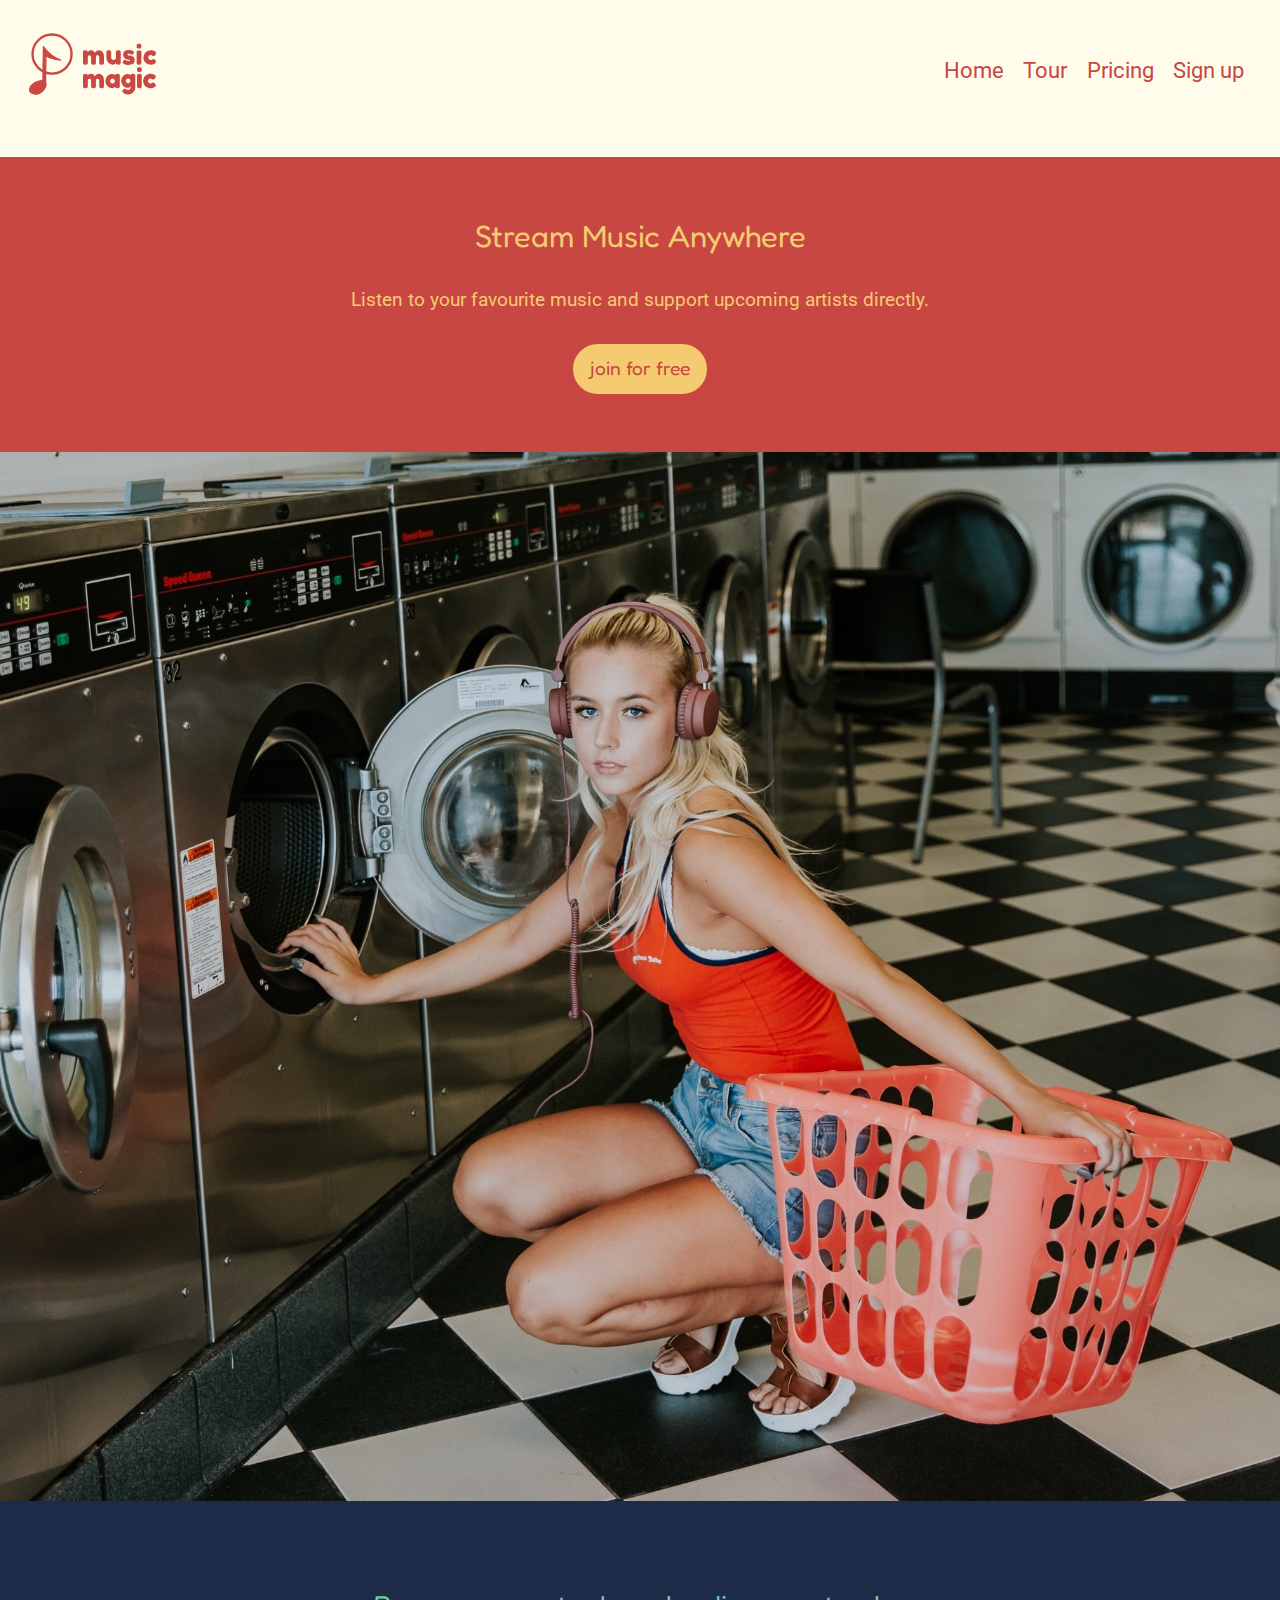
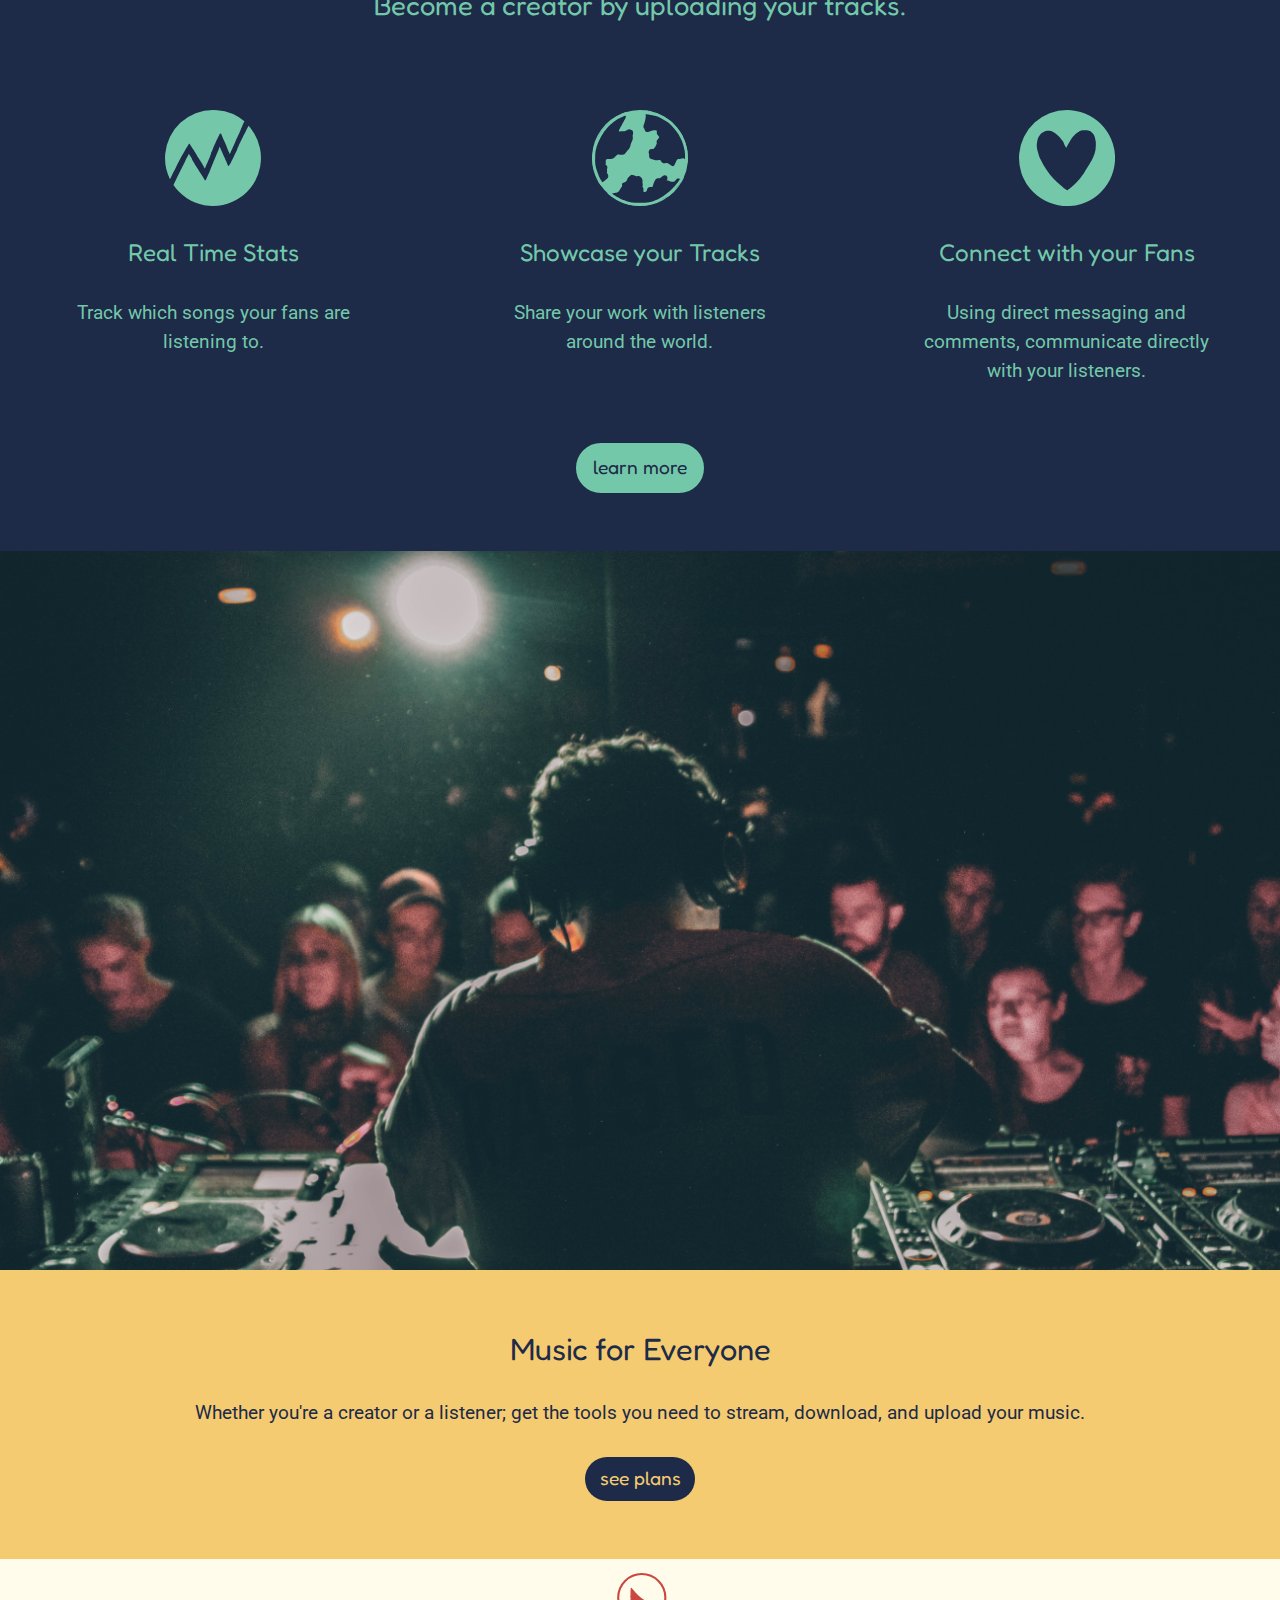
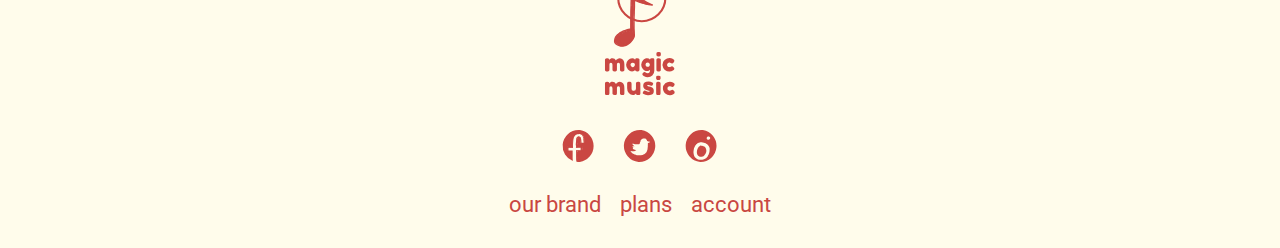
==== index.html @ bf733274 "Update the html" ====
<!DOCTYPE html>
<html lang="en-ca">
<head>
  <meta charset="utf-8">
  <title>Music Magic</title>
  <meta name="viewport" content="width=device-width,initial-scale=1">
  <link href="css/modules.css" rel="stylesheet">
  <link href="css/grid.css" rel="stylesheet">
  <link href="css/type.css" rel="stylesheet">
  <link href="css/main.css" rel="stylesheet">
  <link href="https://fonts.googleapis.com/css?family=Fredoka+One|Roboto:400,400i" rel="stylesheet">
</head>
<body>

  <ul class="skip-links">
    <li><a href="#main">Jump to main content</a></li>
    <li><a href="#nav">Jump to navigation</a></li>
  </ul>

  <header class="masthead grid grid-middle gutter pad-b-1-2" role="banner">
    <h1 class="logo push-0 unit [ xs-1 s-1 m-1-2 l-1-2 ] pad-b-1-2">
      <i class="icon i-128 push-r-1-4">
        <img src="images/nav-logo-2.svg" role="presentation" alt="">
      </i>
    </h1>
    <nav class="nav unit [ xs-1 s-1 m-1-2 l-1-2 ] pad-t-1-2 pad-b-1-2" id="nav" role="navigation" tabindex="0">
      <ul class="list-group-inline mega push-0">
        <li><a class="home gutter-1-4" href="index.html" id="home" tabindex="0">Home</a></li>
        <li><a class="tour gutter-1-4" href="tour.html" id="tour" tabindex="0">Tour</a></li>
        <li><a class="pricing gutter-1-4" href="pricing.html" id="pricing" tabindex="0">Pricing</a></li>
        <li><a class="signup gutter-1-4" href="sign-up.html" id="signup" tabindex="0">Sign up</a></li>
      </ul>
    </nav>
  </header>

  <main class="" role="main" id="main" tabindex="0">
    <section class="grid">
      <div class="red-yellow unit [ xs-1 s-1 m-1 l-1 ] pad-t-2 pad-b-2 gutter-2">
        <h2 class="fredoka not-bold text-center">Stream Music Anywhere</h2>
        <p class="text-center">Listen to your favourite music and support upcoming artists directly.</p>
        <div class="text-center">
          <a class="btn fredoka red-yellow-btn" href="sign-up.html" id="join-for-free" tabindex="0" aria-label="Join for free">join for free</a>
        </div>
      </div>
      <div class="banner-img unit [ xs-1 s-1 m-1 l-1 ]">
        <img class="img-flex laundry" src="images/girl-with-laundry.jpg" alt="" aria-details="girl-with-laundry" role="presentation">
      </div>
    </section>

    <section class="indigo-teal">
      <div class="grid pad-t pad-b-2">
        <h3 class="unit [ xs-1 s-1 m-1 l-1 ] pad-t-2 pad-b-2 text-center fredoka not-bold gutter">Become a creator by uploading your tracks.</h3>
        <div class="stats unit [ xs-1 s-1 m-1-3 l-1-3 ] gutter-2 pad-b text-center">
          <i class="icon i-96">
            <img src="images/stats-icon.svg" alt="">
          </i>
          <h4 class="icon-label text-center pad-t fredoka not-bold">Real Time Stats</h4>
          <p class="text-center">Track which songs your fans are listening to.</p>
        </div>
        <div class="planet unit [ xs-1 s-1 m-1-3 l-1-3 ] gutter-2 pad-b text-center">
          <i class="icon i-96">
            <img src="images/planet-icon.svg" alt="">
          </i>
          <h4 class="icon-label text-center pad-t fredoka not-bold">Showcase your Tracks</h4>
          <p class="text-center">Share your work with listeners around the world.</p>
        </div>
        <div class="heart unit [ xs-1 s-1 m-1-3 l-1-3 ] gutter-2 pad-b text-center">
          <i class="icon i-96">
            <img src="images/heart-icon.svg" alt="">
          </i>
          <h4 class="icon-label text-center pad-t fredoka not-bold">Connect with your Fans</h4>
          <p class="text-center">Using direct messaging and comments, communicate directly with your listeners.</p>
        </div>
        <div class="unit [ xs-1 s-1 m-1 l-1 ] text-center">
          <a class="btn fredoka indigo-teal-btn" href="tour.html" id="learn-more" tabindex="0" aria-label="Learn more">learn more</a>
        </div>
      </div>
    </section>

    <section>
      <div>
        <img class="img-flex" src="images/dj.jpg" alt="" aria-details="dj" role="presentation">
      </div>
    </section>

    <section class="grid">
      <div class="yellow-indigo unit [ xs-1 s-1 m-1 l-1 ] pad-t-2 pad-b-2 gutter-2">
        <h2 class="fredoka not-bold text-center">Music for Everyone</h2>
        <p class="text-center">Whether you're a creator or a listener; get the tools you need to stream, download, and upload your music.</p>
        <div class="text-center">
          <a class="btn fredoka yellow-indigo-btn" href="pricing.html" id="see-plans" tabindex="0" aria-label="See plans">see plans</a>
        </div>
      </div>
    </section>

  </main>

  <footer class="footer grid micro text-center island-1-2" role="contentinfo">
    <i class="icon i-128 unit [ xs-1 s-1 m-1 l-1 ]">
      <img src="images/footer-logo-1.svg" role="presentation" alt="">
    </i>
    <div class="unit [ xs-1 s-1 m-1 l-1 ] pad-t pad-b-1-2">
      <i class="icon i-32 gutter">
        <img src="images/facebook-icon.svg" role="presentation" alt="">
      </i>
      <i class="icon i-32 gutter">
        <img src="images/twitter-icon.svg" role="presentation" alt="">
      </i>
      <i class="icon i-32 gutter">
        <img src="images/instagram-icon.svg" role="presentation" alt="">
      </i>
    </div>
    <nav class="nav unit [ xs-1 s-1 m-1 l-1 ] pad-t-1-2 pad-b-1-2" id="nav" role="navigation" tabindex="0">
      <ul class="list-group-inline mega push-0 text-center">
        <li><a class="gutter-1-4" href="tour.html" id="brand" tabindex="0">our brand</a></li>
        <li><a class="gutter-1-4" href="pricing.html" id="plans" tabindex="0">plans</a></li>
        <li><a class="gutter-1-4" href="sign-up.html" id="account" tabindex="0">account</a></li>
      </ul>
    </nav>
  </footer>

</body>
</html>
---- css/modules.css ----
/*
 * Modulifier || Code released under the UNLICENSE
 * Code under other copyrights & licenses listed below.
 * https://modulifier.web-dev.tools/#responsive;images;list-group;embed;media-object;icons;hidden;positioning;nice-lists;forms;buttons;accessibility;print
 */

@-moz-viewport { width: device-width; scale: 1; }
@-ms-viewport { width: device-width; scale: 1; }
@-o-viewport { width: device-width; scale: 1; }
@-webkit-viewport { width: device-width; scale: 1; }
@viewport { width: device-width; scale: 1; }

html {
  box-sizing: border-box;
  -moz-text-size-adjust: 100%;
  -ms-text-size-adjust: 100%;
  -webkit-text-size-adjust: 100%;
  text-size-adjust: 100%;
}

*, *::before, *::after {
  box-sizing: inherit;
}

body {
  margin: 0;
}

article,
aside,
details,
figcaption,
figure,
footer,
header,
main,
menu,
nav,
section,
summary {
  display: block;
}

audio,
canvas,
progress,
video {
  display: inline-block;
  vertical-align: baseline;
}

template {
  display: none;
}

details {
  cursor: pointer;
}

audio:not([controls]) {
  display: none;
  height: 0;
}

a,
area,
button,
input,
label,
select,
textarea,
[tabindex] {
  -ms-touch-action: manipulation;
  touch-action: manipulation;
}

img {
  border: 0;
}

.img-flex,
.img-flex img {
  display: block;
  width: 100%;
}

svg {
  fill: currentColor;
}

svg:not(:root) {
  overflow: hidden;
}

svg.img-flex {
  width: 100%;
  height: 100%;
}

.image-replacement, .ir {
  overflow: hidden;
  direction: ltr;
  text-align: left;
  text-indent: 100%;
  white-space: nowrap;
}

.list-group, .list-group-inline, .list-group--inline {
  padding-left: 0;
  list-style-type: none;
}

.list-group > dd {
  margin-left: 0;
}

.list-group-inline::before,
.list-group-inline::after,
.list-group--inline::before,
.list-group--inline::after {
  content: "";
  display: table;
}

.list-group-inline::after,
.list-group--inline::after {
  clear: both;
}

.list-group-inline > li,
.list-group--inline > li {
  display: inline-block;
}

.list-group-inline > dt,
.list-group--inline > dt {
  clear: left;
  float: left;
  width: 11em;
}

.list-group-inline > dd,
.list-group--inline > dd {
  float: left;
  min-width: 12em;
}

.embed {
  margin-left: 0;
  margin-right: 0;
  overflow: hidden;
  position: relative;
  width: 100%;
}

.embed-1by1, .embed--1by1 {
  padding-top: 100%; /* Square */
}

.embed-4by3, .embed--4by3 {
  padding-top: 75%; /* Traditional TV/computer screens */
}

.embed-iso216, .embed--iso216 {
  padding-top: 70.92%; /* A-standard paper sizes */
}

.embed-3by2, .embed--3by2 {
  padding-top: 66.6%; /* Classic 35 mm film & most digital photos, landscape */
}

.embed-2by3, .embed--2by3 {
  padding-top: 150%; /* Classic 35 mm film & most digital photos, portrait */
}

.embed-golden, .embed--golden {
  padding-top: 61.8%; /* The Golden Ratio */
}

.embed-16by9, .embed--16by9 {
  padding-top: 56.25%; /* HD TV */
}

.embed-185by100, .embed--185by100 {
  padding-top: 54.05%; /* Common widescreen cinema */
}

.embed-24by10, .embed--24by10 {
  padding-top: 41.667%; /* Widescreen cinema: 2.4:1 */
}

.embed-3by1, .embed--3by1 {
  padding-top: 33.3333%; /* Panorama photos */
}

.embed-4by1, .embed--4by1 {
  padding-top: 25%; /* Polyvision */
}

.embed-5by1, .embed--5by1 {
  padding-top: 20%; /* Really wide... */
}

.embed-item, .embed__item {
  min-height: 100%;
  left: 0;
  position: absolute;
  top: 0;
  width: 100%;
}

.media {
  overflow: hidden;
}

.media-img, .media__img {
  float: left;
}

.media-img-reversed, .media__img--reversed {
  float: right;
}

.media-img-stacked, .media__img--stacked {
  float: none;
}

.media-body, .media__body {
  overflow: hidden;
  min-width: 12em; /* Slightly less than 200px, responsiveness built in */
}

.icon {
  display: inline-block;
  position: relative;
  background: transparent none no-repeat center center;
  background-size: contain;
  vertical-align: middle;
}

.i-16, .i--16 {
  height: 16px;
  width: 16px;
}

.i-18, .i--18 {
  height: 18px;
  width: 18px;
}

.i-20, .i--20 {
  height: 20px;
  width: 20px;
}

.i-24, .i--24 {
  height: 24px;
  width: 24px;
}

.i-32, .i--32 {
  height: 32px;
  width: 32px;
}

.i-48, .i--48 {
  height: 48px;
  width: 48px;
}

.i-64, .i--64 {
  height: 64px;
  width: 64px;
}

.i-96, .i--96 {
  height: 96px;
  width: 96px;
}

.i-128, .i--128 {
  height: 128px;
  width: 128px;
}

.i-192, .i--192 {
  height: 192px;
  width: 192px;
}

.i-256, .i--256 {
  height: 256px;
  width: 256px;
}

.icon img,
.icon svg {
  left: 0;
  height: 100%;
  position: absolute;
  top: 0;
  width: 100%;
  fill: currentColor;
}

.icon-label {
  vertical-align: middle;
}

.icon-link,
.icon-link:focus,
.icon-link:hover {
  text-decoration: none;
}

[hidden], .hidden {
  /* stylelint-disable declaration-no-important */
  display: none !important;
  visibility: hidden !important;
  /* stylelint-enable */
}

.visually-hidden {
  height: 1px;
  margin: -1px;
  overflow: hidden;
  padding: 0;
  position: absolute;
  width: 1px;
  border: 0;
  clip: rect(0 0 0 0);
  clip-path: inset(50%);
}

.visually-hidden.focusable:active, .visually-hidden.focusable:focus {
  height: auto;
  margin: 0;
  overflow: visible;
  position: static;
  width: auto;
  clip: auto;
  clip-path: none;
}

.invisible {
  visibility: hidden;
}

.chop,
.crop {
  overflow: hidden;
}

.truncate {
  max-width: 100%;
  overflow: hidden;
  width: 100%;
  text-overflow: ellipsis;
  white-space: nowrap;
}

.scrollable {
  max-width: 100%;
  overflow-x: auto;
  overflow-y: hidden;
  -webkit-overflow-scrolling: touch;
}

.flex-row {
  display: -webkit-flex;
  display: -ms-flexbox;
  display: flex;
}

.flex-justify {
  -webkit-justify-content: space-between;
  -ms-flex-pack: space-between;
  justify-content: space-between;
}

.flex-align-center {
  -webkit-align-items: center;
  -ms-flex-align: center;
  align-items: center;
}

.center-text,
.center-flow {
  text-align: center;
}

.center-block {
  margin-left: auto;
  margin-right: auto;
}

.no-auto-margins,
.not-centered {
  /* stylelint-disable declaration-no-important */
  margin-left: 0 !important;
  margin-right: 0 !important;
  /* stylelint-enable */
}

.center-content,
.center-content-vertical,
.center-contents,
.center-contents-vertical {
  display: -webkit-flex;
  display: -ms-flexbox;
  display: flex;
  -webkit-justify-content: center;
  -ms-flex-pack: center;
  justify-content: center;
  -webkit-align-items: center;
  -ms-flex-align: center;
  align-items: center;
  -webkit-align-content: center;
  -ms-flex-line-pack: center;
  align-content: center;
  -webkit-flex-direction: column wrap;
  -ms-flex-direction: column wrap;
  flex-flow: column wrap;
}

.center-content-start,
.center-content-vertical-start,
.center-contents-start,
.center-contents-vertical-start {
  display: -webkit-flex;
  display: -ms-flexbox;
  display: flex;
  -webkit-justify-content: center;
  -ms-flex-pack: center;
  justify-content: center;
  -webkit-flex-direction: column wrap;
  -ms-flex-direction: column wrap;
  flex-flow: column wrap;
}

.center-content-horizontal,
.center-contents-horizontal {
  display: -webkit-flex;
  display: -ms-flexbox;
  display: flex;
  -webkit-justify-content: center;
  -ms-flex-pack: center;
  justify-content: center;
  -webkit-align-items: center;
  -ms-flex-align: center;
  align-items: center;
  -webkit-align-content: center;
  -ms-flex-line-pack: center;
  align-content: center;
  -webkit-flex-direction: row wrap;
  -ms-flex-direction: row wrap;
  flex-flow: row wrap;
}

.clearfix::after {
  content: " ";
  display: block;
  clear: both;
}

.left {
  float: left;
}

.right {
  float: right;
}

.inline {
  display: inline;
}

.block {
  display: block;
}

.inline-block, .ib {
  display: inline-block;
}

.valign-top {
  vertical-align: top;
}

.valign-bottom {
  vertical-align: bottom;
}

.valign-middle {
  vertical-align: middle;
}

.fixed {
  position: fixed;
}

.relative {
  position: relative;
}

[class*="pin-"],
.absolute {
  position: absolute;
}

.static {
  position: static;
}

.zindex-1 {
  z-index: 1;
}

.zindex-2 {
  z-index: 2;
}

.zindex-3 {
  z-index: 3;
}

.zindex-1000 {
  z-index: 1000;
}

.pin-top-left,
.pin-left-top,
.pin-tl,
.pin-lt {
  top: 0;
  left: 0;
}

.pin-top-right,
.pin-right-top,
.pin-tr,
.pin-rt {
  top: 0;
  right: 0;
}

.pin-bottom-left,
.pin-left-bottom,
.pin-bl,
.pin-lb {
  bottom: 0;
  left: 0;
}

.pin-bottom-right,
.pin-right-bottom,
.pin-br,
.pin-rb {
  bottom: 0;
  right: 0;
}

.pin-top-center,
.pin-center-top,
.pin-tc,
.pin-ct {
  left: 50%;
  top: 0;
  transform: translateX(-50%);
}

.pin-bottom-center,
.pin-center-bottom,
.pin-bc,
.pin-cb {
  bottom: 0;
  left: 50%;
  transform: translateX(-50%);
}

.pin-center-left,
.pin-left-center,
.pin-cl,
.pin-lc {
  left: 0;
  top: 50%;
  transform: translateY(-50%);
}

.pin-center-right,
.pin-right-center,
.pin-cr,
.pin-rc {
  right: 0;
  top: 50%;
  transform: translateY(-50%);
}

.pin-center, .pin-c {
  left: 50%;
  top: 50%;
  transform: translate(-50%, -50%);
}

.width-quarter, .w-1-4 {
  width: 25%;
}

.width-half, .w-1-2 {
  width: 50%;
}

.width-full, .w-1 {
  width: 100%;
}

.height-quarter, .h-1-4 {
  height: 25%;
}

.height-half, .h-1-2 {
  height: 50%;
}

.height-full, .h-1 {
  height: 100%;
}

.height-win-quarter, .h-w-1-4 {
  height: 25vh;
  max-height: 46em;
}

.height-win-half, .h-w-1-2 {
  height: 50vh;
  max-height: 46em;
}

.height-win-full, .h-w-1 {
  height: 100vh;
  max-height: 46em;
}

ul {
  list-style-type: none;
}

ul > li::before {
  content: "·";
  float: left;
  margin-left: -1.6em;
  width: 1.3em;
  text-align: right;
}

ol {
  counter-reset: ol-simple-numbers;
  list-style-type: none;
}

ol > li::before {
  float: left;
  margin-left: -1.6em;
  width: 1.3em;
  counter-increment: ol-simple-numbers;
  content: counter(ol-simple-numbers);
  text-align: right;
}

.list-group > li::before,
.list-group-inline > li::before,
.list-group--inline > li::before {
  content: none;
}

/* stylelint-disable no-descending-specificity */

/*
 * (c) Nicolas Gallagher and Jonathan Neal of Normalize.css || MIT License
 *     https://necolas.github.io/normalize.css/
 */

button,
input,
optgroup,
select,
textarea {
  color: inherit;
  font: inherit;
  margin: 0;
}

button,
input {
  overflow: visible;
}

button,
select {
  text-transform: none;
}

button,
html [type="button"],
[type="reset"],
[type="submit"] {
  -webkit-appearance: button;
  cursor: pointer;
}

button[disabled],
html input[disabled] {
  cursor: default;
}

button::-moz-focus-inner,
input::-moz-focus-inner {
  border: 0;
  padding: 0;
}

[type="checkbox"],
[type="radio"] {
  opacity: 0;
  position: absolute;
  height: 1px;
  width: 1px;
}

[type="number"]::-webkit-inner-spin-button,
[type="number"]::-webkit-outer-spin-button {
  height: auto;
}

[type="search"]::-webkit-search-cancel-button,
[type="search"]::-webkit-search-decoration {
  -webkit-appearance: none;
}

fieldset {
  padding-left: 0;
  padding-right: 0;

  border: 0;
  border-top: 2px solid #666;
}

legend {
  color: inherit;
  display: table;
  max-width: 100%;
  padding: 0 .3em 0 0;
  white-space: normal;

  border: 0;

  font-weight: bold;
}

optgroup {
  font-weight: bold;
}

::-webkit-input-placeholder {
  color: inherit;
  opacity: .54;
}

::-webkit-file-upload-button {
  -webkit-appearance: button;
  font: inherit;
}

/* End Normalize.css code */

label,
.label-block {
  display: block;
  cursor: pointer;
}

[type="checkbox"] + label,
[type="radio"] + label,
.label-inline {
  display: inline-block;
}

input:not([type]),
[type="text"],
[type="number"],
[type="search"],
[type="url"],
[type="email"],
[type="password"],
[type="tel"],
[type="datetime-local"],
[type="month"],
[type="week"],
[type="date"],
[type="time"],
[type="range"],
select,
textarea {
  -moz-appearance: none;
  -webkit-appearance: none;
  appearance: none;
}

input,
textarea {
  display: block;
  width: 100%;

  background-color: #fff;
  border: 2px solid #666;
  border-radius: 0;
}

label {
  vertical-align: middle;
}

textarea {
  max-width: 100%;
  min-height: 4em;
  overflow: auto;
}

[type="color"] {
  display: inline-block;
  width: 2em;
}

select {
  display: block;
  width: 100%;

  background-image: url("data:image/svg+xml,%3Csvg xmlns='http://www.w3.org/2000/svg' width='256' height='256' viewBox='0 0 256 256'%3E%3Cpath fill='none' stroke='%23000' stroke-miterlimit='10' stroke-width='70' d='M36.3 82.1l91.9 91.8 91.5-91.8'/%3E%3C/svg%3E");
  background-repeat: no-repeat;
  background-position: calc(100% - .4em) center;
  background-size: 18px auto;
  background-color: #fff;
  border: 2px solid #666;
  border-radius: 0;
}

[type="checkbox"] + label::before {
  content: " ";
  display: inline-block;
  height: 1.8em;
  margin-right: .3em;
  position: relative;
  vertical-align: middle;
  top: -.1em;
  width: 1.8em;

  background-color: #fff;
  background-size: cover;
  border: 2px solid #666;

  line-height: inherit;
}

[type="checkbox"]:checked + label::before {
  background-image: url("data:image/svg+xml,%3Csvg xmlns='http://www.w3.org/2000/svg' width='256' height='256' viewBox='0 0 256 256'%3E%3Cpath fill='none' stroke='%23000' stroke-miterlimit='10' stroke-width='50' d='M49.9 130.1l50.8 50.7L206.1 75.2'/%3E%3C/svg%3E");
}

[type="checkbox"]:focus + label::before {
  outline: 3px solid #000;
  z-index: 1000;
}

[type="radio"] + label::before {
  content: " ";
  display: inline-block;
  height: 1.8em;
  margin-right: .3em;
  position: relative;
  vertical-align: middle;
  top: -.1em;
  width: 1.8em;

  background-color: #fff;
  background-size: cover;
  border: 2px solid #666;
  border-radius: 50%;

  line-height: inherit;
}

[type="radio"]:checked + label::before {
  background-image: url("data:image/svg+xml,%3Csvg xmlns='http://www.w3.org/2000/svg' width='256' height='256' viewBox='0 0 256 256'%3E%3Ccircle cx='128' cy='128' r='70.4'/%3E%3C/svg%3E");
}

[type="radio"]:focus + label::before,
[type="radio"] + label:focus::before {
  box-shadow: 0 0 0 3px #000;
  z-index: 1000;
}

[type="range"] {
  border: 0;
  background-color: #fff;
}

[type="range"]::-webkit-slider-runnable-track {
  height: 6px;

  -webkit-appearance: none;
  appearance: none;
  background-color: #ccc;
  border: 0;
  border-radius: 3px;
}

[type="range"]:active::-webkit-slider-runnable-track {
  background-color: #ccc;
}

[type="range"]::-moz-range-track {
  height: 6px;

  -moz-appearance: none;
  appearance: none;
  background-color: #ccc;
  border: 0;
  border-radius: 3px;
}

[type="range"]:active::-moz-range-track {
  background-color: #ccc;
}

[type="range"]::-ms-track {
  height: 6px;

  -ms-appearance: none;
  appearance: none;
  background-color: #ccc;
  border: 0;
  border-radius: 3px;
}

[type="range"]:active::-ms-track {
  background-color: #ccc;
}

[type="range"]::-webkit-slider-thumb {
  margin-top: -4px;
  height: 16px;
  width: 16px;

  -webkit-appearance: none;
  appearance: none;
  background-color: #000;
  border: none;
  border-radius: 50%;
}

[type="range"]:hover::-webkit-slider-thumb {
  background-color: #000;
}

[type="range"]:active::-webkit-slider-thumb {
  background-color: #000;
}

[type="range"]::-moz-range-thumb {
  margin-top: -4px;
  height: 16px;
  width: 16px;

  -webkit-appearance: none;
  appearance: none;
  background-color: #000;
  border: none;
  border-radius: 50%;
}

[type="range"]:hover::-moz-range-thumb {
  background-color: #000;
}

[type="range"]:active::-moz-range-thumb {
  background-color: #000;
}

[type="range"]::-ms-thumb {
  margin-top: -4px;
  height: 16px;
  width: 16px;

  -webkit-appearance: none;
  appearance: none;
  background-color: #000;
  border: none;
  border-radius: 50%;
}

[type="range"]:hover::-ms-thumb {
  background-color: #000;
}

[type="range"]:active::-ms-thumb {
  background-color: #000;
}

[type="checkbox"].hide-custom-input + label::before,
[type="checkbox"] + .hide-custom-input::before,
[type="radio"].hide-custom-input + label::before,
[type="radio"] + .hide-custom-input::before {
  content: none;
  display: none;
}

/* stylelint-enable */

.link-box {
  display: block;
  text-decoration: none;
}

/* stylelint-disable no-descending-specificity */

button,
.btn {
  cursor: pointer;
  display: inline-block;
  margin: 0;
  overflow: visible;
  padding: .375em .75em .42em;
  -webkit-appearance: none;
  -moz-appearance: none;
  appearance: none;
  background-color: #333;
  border-radius: 4px;
  border: 3px solid #333;
  color: #fff;
  font: inherit;
  text-decoration: none;
  text-transform: none;
}

button::-moz-focus-inner {
  border: 0;
  padding: 0;
}

/* stylelint-enable */

button:focus,
button:hover,
.btn:focus,
.btn:hover {
  background-color: #000;
  border-color: #000;
  color: #fff;
}

button[disabled] {
  cursor: default;
}

.btn-light, .btn--light {
  background-color: #e2e2e2;
  border-color: #e2e2e2;
  color: #000;
}

.btn-light:focus,
.btn-light:hover,
.btn--light:focus,
.btn--light:hover {
  background-color: #666;
  border-color: #666;
  color: #fff;
}

.btn-ghost,
.btn--ghost {
  background-color: transparent;
  border-color: #333;
  color: #000;
}

.btn-ghost:focus,
.btn-ghost:hover,
.btn--ghost:focus,
.btn--ghost:hover {
  background-color: #e2e2e2;
  border-color: #000;
  color: #000;
}

.btn-link {
  display: inline;
  padding: 0;
  background-color: transparent;
  border-radius: 0;
  border: 0;
  color: inherit;
}

.btn-link:focus,
.btn-link:hover {
  background-color: transparent;
  color: inherit;
}

a:hover, a:active {
  outline: none;
}

a:focus,
[tabindex="0"]:focus,
details:focus,
summary:focus,
input:focus,
textarea:focus,
button:focus,
select:focus {
  outline: 3px solid #000;
  outline-offset: 0;
}

a:focus, [tabindex="0"]:focus {
  outline-offset: 3px;
}

.skip-links {
  margin: 0;
  padding: 0;
  list-style-type: none;
}

.skip-links > li::before {
  content: none; /* Remove the bullets if nice lists is selected */
}

.skip-links a,
.skip-links button {
  padding: .5em .75em;
  position: absolute;
  top: -10em;
  z-index: 10000; /* To make sure they're always on top */
  background-color: #000;
  border: 0;
  color: #fff;
  font-size: 1.125rem;
  font-weight: bold;
  text-decoration: none;
}

.skip-links a:focus,
.skip-links button:focus {
  outline-offset: 3px;
  top: 0;
}

[aria-busy="true"] {
  cursor: progress;
}

[aria-controls] {
  cursor: pointer;
}

[aria-disabled] {
  cursor: default;
}

.print-only {
  display: none;
  visibility: hidden;
}

.page-break-before {
  page-break-before: always;
}

.page-break-after {
  page-break-after: always;
}

.no-page-break-inside {
  page-break-inside: avoid;
}

@media print {

  /* stylelint-disable declaration-no-important */

  .no-print {
    display: none !important;
    visibility: hidden !important;
  }

  .print-only,
  .force-print {
    display: block !important;
    visibility: visible !important;
  }

  /* stylelint-enable */

  .visually-hidden.force-print {
    height: auto;
    margin: 0;
    overflow: visible;
    padding: 0;
    position: static;
    width: auto;
    border: 0;
    clip: initial;
    clip-path: none;
  }

  /*
   * (c) Fabien Sa || MIT License
   *     http://bafs.github.io/Gutenberg/
   */

  table,
  blockquote,
  pre,
  code,
  figure,
  li,
  hr,
  ul,
  ol,
  a,
  tr {
    page-break-inside: avoid;
  }

  h1, h2, h3, h4, h5, h6, p, a {
    orphans: 3;
    widows: 3;
  }

  h1,
  h2,
  h3,
  h4,
  h5,
  h6 {
    page-break-after: avoid;
    page-break-inside: avoid;
  }

  h1 + p,
  h2 + p,
  h3 + p,
  h4 + p,
  h5 + p,
  h6 + p {
    page-break-before: avoid;
  }

  img {
    page-break-after: auto;
    page-break-before: auto;
    page-break-inside: avoid;
  }

  /* stylelint-disable declaration-no-important */

  pre {
    white-space: pre-wrap !important;
    word-wrap: break-word;
  }

  /* stylelint-enable */

  /* End Gutenberg code */

  /*
   * (c) HTML5 Boilerplate || MIT License
   *     https://html5boilerplate.com/
   */

  /* stylelint-disable declaration-no-important */

  *, *::before, *::after, *::first-letter, *::first-line {
    background: none transparent !important;
    color: #000 !important;
    box-shadow: none !important;
    text-shadow: none !important;
  }

  /* stylelint-enable */

  a, a:visited {
    text-decoration: underline;
  }

  a[href]::after {
    content: " (" attr(href) ")";
  }

  abbr[title]::after {
    content: " (" attr(title) ")";
  }

  a[href^="#"]::after,
  a[href^="javascript:"]::after,
  a.no-print-href::after,
  a.href-no-print::after {
    content: "";
  }

  thead {
    display: table-header-group;
  }

  /* End HTML5 Boilerplate code */

}
---- css/grid.css ----
/*
  Gridifier || Code released under the UNLICENSE
  https://gridifier.web-dev.tools/#xs,4,0,0,0;s,4,25,0,0;m,4,38,1,1;l,4,60,1,1
*/

.grid {
  margin: 0;
  padding: 0;
  letter-spacing: -.31em;
  text-rendering: optimizeSpeed;
  display: -webkit-flex;
  display: -ms-flexbox;
  display: flex;
  -webkit-flex-flow: row wrap;
  -ms-flex-flow: row wrap;
  flex-flow: row wrap;
}

.grid-bottom {
  -webkit-align-items: flex-end;
  -ms-align-items: flex-end;
  align-items: flex-end;
}

.grid-middle {
  -webkit-align-items: center;
  -ms-align-items: center;
  align-items: center;
}

.grid-stretch {
  -webkit-align-items: stretch;
  -ms-align-items: stretch;
  align-items: stretch;
}

.opera-only :-o-prefocus,
.grid {
  word-spacing: -.43em;
}

.unit {
  letter-spacing: normal;
  text-rendering: auto;
  vertical-align: top;
  word-spacing: normal;
  display: inline-block;
  visibility: visible;
}

.grid-bottom .unit {
  vertical-align: bottom;
}

.grid-middle .unit {
  vertical-align: middle;
}

[class*="unit-push-"],
[class*="unit-pull-"] {
  position: relative;
}

.unit-content-distribute {
  display: -ms-flexbox;
  display: -webkit-flex;
  display: flex;
  -ms-flex-direction: column;
  -webkit-flex-direction: column;
  flex-direction: column;
  -ms-flex-pack: justify;
  -webkit-justify-content: space-between;
  justify-content: space-between;
}

.unit-content-center,
.unit-content-center-vertical {
  display: -webkit-flex;
  display: -ms-flexbox;
  display: flex;
  -webkit-justify-content: center;
  -ms-flex-pack: center;
  justify-content: center;
  -webkit-align-items: center;
  -ms-flex-align: center;
  align-items: center;
  -webkit-align-content: center;
  -ms-flex-line-pack: center;
  align-content: center;
  -webkit-flex-direction: column wrap;
  -ms-flex-direction: column wrap;
  flex-flow: column wrap;
}

.unit-content-center-horizontal {
  display: -webkit-flex;
  display: -ms-flexbox;
  display: flex;
  -webkit-justify-content: center;
  -ms-flex-pack: center;
  justify-content: center;
  -webkit-align-items: center;
  -ms-flex-align: center;
  align-items: center;
  -webkit-align-content: center;
  -ms-flex-line-pack: center;
  align-content: center;
  -webkit-flex-direction: row wrap;
  -ms-flex-direction: row wrap;
  flex-flow: row wrap;
}

.content-fill,
.content-stretch {
  -ms-flex-grow: 2;
  -webkit-flex-grow: 2;
  flex-grow: 2;
  max-width: 100%; /* @bugfix: IE 10, 11 */
}

.content-shrink {
  -ms-align-self: center;
  -webkit-align-self: center;
  align-self: center;
}

.unit-xs-hidden,
.xs-0 {
  display: none;
  visibility: hidden;
}

.unit-xs-centered {
  margin: 0 auto;
}

.unit-xs-1,
.xs-1 {
  display: block;
  visibility: visible;
  width: 100%;
}

.unit-xs-1-2,
.xs-1-2 {
  width: 50%;
}

.unit-xs-1-3,
.xs-1-3 {
  width: 33.3333%;
}

.unit-xs-2-3,
.xs-2-3 {
  width: 66.6667%;
}

.unit-xs-1-4,
.xs-1-4 {
  width: 25%;
}

.unit-xs-3-4,
.xs-3-4 {
  width: 75%;
}

.unit-xs-1-2,
.xs-1-2,
.unit-xs-1-3,
.xs-1-3,
.unit-xs-2-3,
.xs-2-3,
.unit-xs-1-4,
.xs-1-4,
.unit-xs-3-4,
.xs-3-4 {
  display: inline-block;
  visibility: visible;
}

.unit-xs-1-2[class*="-content-"],
.xs-1-2[class*="-content-"],
.unit-xs-1-3[class*="-content-"],
.xs-1-3[class*="-content-"],
.unit-xs-2-3[class*="-content-"],
.xs-2-3[class*="-content-"],
.unit-xs-1-4[class*="-content-"],
.xs-1-4[class*="-content-"],
.unit-xs-3-4[class*="-content-"],
.xs-3-4[class*="-content-"] {
  display: -webkit-flex;
  display: -ms-flexbox;
  display: flex;
}

.unit-xs-content-distribute,
.xs-content-distribute {
  display: -ms-flexbox;
  display: -webkit-flex;
  display: flex;
  -ms-flex-direction: column;
  -webkit-flex-direction: column;
  flex-direction: column;
  -ms-flex-pack: justify;
  -webkit-justify-content: space-between;
  justify-content: space-between;
}

.unit-xs-content-center,
.unit-xs-content-center-vertical {
  display: -webkit-flex;
  display: -ms-flexbox;
  display: flex;
  -webkit-justify-content: center;
  -ms-flex-pack: center;
  justify-content: center;
  -webkit-align-items: center;
  -ms-flex-align: center;
  align-items: center;
  -webkit-align-content: center;
  -ms-flex-line-pack: center;
  align-content: center;
  -webkit-flex-direction: column wrap;
  -ms-flex-direction: column wrap;
  flex-flow: column wrap;
}

.unit-xs-content-center-horizontal {
  display: -webkit-flex;
  display: -ms-flexbox;
  display: flex;
  -webkit-justify-content: center;
  -ms-flex-pack: center;
  justify-content: center;
  -webkit-align-items: center;
  -ms-flex-align: center;
  align-items: center;
  -webkit-align-content: center;
  -ms-flex-line-pack: center;
  align-content: center;
  -webkit-flex-direction: row wrap;
  -ms-flex-direction: row wrap;
  flex-flow: row wrap;
}

.xs-content-fill,
.xs-content-stretch {
  -ms-flex-grow: 2;
  -webkit-flex-grow: 2;
  flex-grow: 2;
  max-width: 100%; /* @bugfix: IE 10, 11 */
}

.xs-content-shrink {
  -ms-align-self: center;
  -webkit-align-self: center;
  align-self: center;
}

@media only screen and (min-width: 25em) {

  .unit-s-hidden,
  .s-0 {
    display: none;
    visibility: hidden;
  }

  .unit-s-centered {
    margin: 0 auto;
  }

  .unit-s-1,
  .s-1 {
    display: block;
    visibility: visible;
    width: 100%;
  }

  .unit-s-1-2,
  .s-1-2 {
    width: 50%;
  }

  .unit-s-1-3,
  .s-1-3 {
    width: 33.3333%;
  }

  .unit-s-2-3,
  .s-2-3 {
    width: 66.6667%;
  }

  .unit-s-1-4,
  .s-1-4 {
    width: 25%;
  }

  .unit-s-3-4,
  .s-3-4 {
    width: 75%;
  }

  .unit-s-1-2,
  .s-1-2,
  .unit-s-1-3,
  .s-1-3,
  .unit-s-2-3,
  .s-2-3,
  .unit-s-1-4,
  .s-1-4,
  .unit-s-3-4,
  .s-3-4 {
    display: inline-block;
    visibility: visible;
  }

  .unit-s-1-2[class*="-content-"],
  .s-1-2[class*="-content-"],
  .unit-s-1-3[class*="-content-"],
  .s-1-3[class*="-content-"],
  .unit-s-2-3[class*="-content-"],
  .s-2-3[class*="-content-"],
  .unit-s-1-4[class*="-content-"],
  .s-1-4[class*="-content-"],
  .unit-s-3-4[class*="-content-"],
  .s-3-4[class*="-content-"] {
    display: -webkit-flex;
    display: -ms-flexbox;
    display: flex;
  }

  .unit-s-content-distribute,
  .s-content-distribute {
    display: -ms-flexbox;
    display: -webkit-flex;
    display: flex;
    -ms-flex-direction: column;
    -webkit-flex-direction: column;
    flex-direction: column;
    -ms-flex-pack: justify;
    -webkit-justify-content: space-between;
    justify-content: space-between;
  }

  .unit-s-content-center,
  .unit-s-content-center-vertical {
    display: -webkit-flex;
    display: -ms-flexbox;
    display: flex;
    -webkit-justify-content: center;
    -ms-flex-pack: center;
    justify-content: center;
    -webkit-align-items: center;
    -ms-flex-align: center;
    align-items: center;
    -webkit-align-content: center;
    -ms-flex-line-pack: center;
    align-content: center;
    -webkit-flex-direction: column wrap;
    -ms-flex-direction: column wrap;
    flex-flow: column wrap;
  }

  .unit-s-content-center-horizontal {
    display: -webkit-flex;
    display: -ms-flexbox;
    display: flex;
    -webkit-justify-content: center;
    -ms-flex-pack: center;
    justify-content: center;
    -webkit-align-items: center;
    -ms-flex-align: center;
    align-items: center;
    -webkit-align-content: center;
    -ms-flex-line-pack: center;
    align-content: center;
    -webkit-flex-direction: row wrap;
    -ms-flex-direction: row wrap;
    flex-flow: row wrap;
  }

  .s-content-fill,
  .s-content-stretch {
    -ms-flex-grow: 2;
    -webkit-flex-grow: 2;
    flex-grow: 2;
    max-width: 100%; /* @bugfix: IE 10, 11 */
  }

  .s-content-shrink {
    -ms-align-self: center;
    -webkit-align-self: center;
    align-self: center;
  }

}

@media only screen and (min-width: 38em) {

  .unit-m-hidden,
  .m-0 {
    display: none;
    visibility: hidden;
  }

  .unit-m-centered {
    margin: 0 auto;
  }

  .unit-m-1,
  .m-1 {
    display: block;
    visibility: visible;
    width: 100%;
  }

  .unit-offset-m-0 {
    margin-left: 0;
  }

  .unit-push-m-0,
  .unit-pull-m-0 {
    left: 0;
  }

  .unit-m-1-2,
  .m-1-2 {
    width: 50%;
  }

  .unit-offset-m-1-2 {
    margin-left: 50%;
  }

  .unit-push-m-1-2 {
    left: 50%;
  }

  .unit-pull-m-1-2 {
    left: -50%;
  }

  .unit-m-1-3,
  .m-1-3 {
    width: 33.3333%;
  }

  .unit-offset-m-1-3 {
    margin-left: 33.3333%;
  }

  .unit-push-m-1-3 {
    left: 33.3333%;
  }

  .unit-pull-m-1-3 {
    left: -33.3333%;
  }

  .unit-m-2-3,
  .m-2-3 {
    width: 66.6667%;
  }

  .unit-offset-m-2-3 {
    margin-left: 66.6667%;
  }

  .unit-push-m-2-3 {
    left: 66.6667%;
  }

  .unit-pull-m-2-3 {
    left: -66.6667%;
  }

  .unit-m-1-4,
  .m-1-4 {
    width: 25%;
  }

  .unit-offset-m-1-4 {
    margin-left: 25%;
  }

  .unit-push-m-1-4 {
    left: 25%;
  }

  .unit-pull-m-1-4 {
    left: -25%;
  }

  .unit-m-3-4,
  .m-3-4 {
    width: 75%;
  }

  .unit-offset-m-3-4 {
    margin-left: 75%;
  }

  .unit-push-m-3-4 {
    left: 75%;
  }

  .unit-pull-m-3-4 {
    left: -75%;
  }

  .unit-m-1-2,
  .m-1-2,
  .unit-m-1-3,
  .m-1-3,
  .unit-m-2-3,
  .m-2-3,
  .unit-m-1-4,
  .m-1-4,
  .unit-m-3-4,
  .m-3-4 {
    display: inline-block;
    visibility: visible;
  }

  .unit-m-1-2[class*="-content-"],
  .m-1-2[class*="-content-"],
  .unit-m-1-3[class*="-content-"],
  .m-1-3[class*="-content-"],
  .unit-m-2-3[class*="-content-"],
  .m-2-3[class*="-content-"],
  .unit-m-1-4[class*="-content-"],
  .m-1-4[class*="-content-"],
  .unit-m-3-4[class*="-content-"],
  .m-3-4[class*="-content-"] {
    display: -webkit-flex;
    display: -ms-flexbox;
    display: flex;
  }

  .unit-m-content-distribute,
  .m-content-distribute {
    display: -ms-flexbox;
    display: -webkit-flex;
    display: flex;
    -ms-flex-direction: column;
    -webkit-flex-direction: column;
    flex-direction: column;
    -ms-flex-pack: justify;
    -webkit-justify-content: space-between;
    justify-content: space-between;
  }

  .unit-m-content-center,
  .unit-m-content-center-vertical {
    display: -webkit-flex;
    display: -ms-flexbox;
    display: flex;
    -webkit-justify-content: center;
    -ms-flex-pack: center;
    justify-content: center;
    -webkit-align-items: center;
    -ms-flex-align: center;
    align-items: center;
    -webkit-align-content: center;
    -ms-flex-line-pack: center;
    align-content: center;
    -webkit-flex-direction: column wrap;
    -ms-flex-direction: column wrap;
    flex-flow: column wrap;
  }

  .unit-m-content-center-horizontal {
    display: -webkit-flex;
    display: -ms-flexbox;
    display: flex;
    -webkit-justify-content: center;
    -ms-flex-pack: center;
    justify-content: center;
    -webkit-align-items: center;
    -ms-flex-align: center;
    align-items: center;
    -webkit-align-content: center;
    -ms-flex-line-pack: center;
    align-content: center;
    -webkit-flex-direction: row wrap;
    -ms-flex-direction: row wrap;
    flex-flow: row wrap;
  }

  .m-content-fill,
  .m-content-stretch {
    -ms-flex-grow: 2;
    -webkit-flex-grow: 2;
    flex-grow: 2;
    max-width: 100%; /* @bugfix: IE 10, 11 */
  }

  .m-content-shrink {
    -ms-align-self: center;
    -webkit-align-self: center;
    align-self: center;
  }

}

@media only screen and (min-width: 60em) {

  .unit-l-hidden,
  .l-0 {
    display: none;
    visibility: hidden;
  }

  .unit-l-centered {
    margin: 0 auto;
  }

  .unit-l-1,
  .l-1 {
    display: block;
    visibility: visible;
    width: 100%;
  }

  .unit-offset-l-0 {
    margin-left: 0;
  }

  .unit-push-l-0,
  .unit-pull-l-0 {
    left: 0;
  }

  .unit-l-1-2,
  .l-1-2 {
    width: 50%;
  }

  .unit-offset-l-1-2 {
    margin-left: 50%;
  }

  .unit-push-l-1-2 {
    left: 50%;
  }

  .unit-pull-l-1-2 {
    left: -50%;
  }

  .unit-l-1-3,
  .l-1-3 {
    width: 33.3333%;
  }

  .unit-offset-l-1-3 {
    margin-left: 33.3333%;
  }

  .unit-push-l-1-3 {
    left: 33.3333%;
  }

  .unit-pull-l-1-3 {
    left: -33.3333%;
  }

  .unit-l-2-3,
  .l-2-3 {
    width: 66.6667%;
  }

  .unit-offset-l-2-3 {
    margin-left: 66.6667%;
  }

  .unit-push-l-2-3 {
    left: 66.6667%;
  }

  .unit-pull-l-2-3 {
    left: -66.6667%;
  }

  .unit-l-1-4,
  .l-1-4 {
    width: 25%;
  }

  .unit-offset-l-1-4 {
    margin-left: 25%;
  }

  .unit-push-l-1-4 {
    left: 25%;
  }

  .unit-pull-l-1-4 {
    left: -25%;
  }

  .unit-l-3-4,
  .l-3-4 {
    width: 75%;
  }

  .unit-offset-l-3-4 {
    margin-left: 75%;
  }

  .unit-push-l-3-4 {
    left: 75%;
  }

  .unit-pull-l-3-4 {
    left: -75%;
  }

  .unit-l-1-2,
  .l-1-2,
  .unit-l-1-3,
  .l-1-3,
  .unit-l-2-3,
  .l-2-3,
  .unit-l-1-4,
  .l-1-4,
  .unit-l-3-4,
  .l-3-4 {
    display: inline-block;
    visibility: visible;
  }

  .unit-l-1-2[class*="-content-"],
  .l-1-2[class*="-content-"],
  .unit-l-1-3[class*="-content-"],
  .l-1-3[class*="-content-"],
  .unit-l-2-3[class*="-content-"],
  .l-2-3[class*="-content-"],
  .unit-l-1-4[class*="-content-"],
  .l-1-4[class*="-content-"],
  .unit-l-3-4[class*="-content-"],
  .l-3-4[class*="-content-"] {
    display: -webkit-flex;
    display: -ms-flexbox;
    display: flex;
  }

  .unit-l-content-distribute,
  .l-content-distribute {
    display: -ms-flexbox;
    display: -webkit-flex;
    display: flex;
    -ms-flex-direction: column;
    -webkit-flex-direction: column;
    flex-direction: column;
    -ms-flex-pack: justify;
    -webkit-justify-content: space-between;
    justify-content: space-between;
  }

  .unit-l-content-center,
  .unit-l-content-center-vertical {
    display: -webkit-flex;
    display: -ms-flexbox;
    display: flex;
    -webkit-justify-content: center;
    -ms-flex-pack: center;
    justify-content: center;
    -webkit-align-items: center;
    -ms-flex-align: center;
    align-items: center;
    -webkit-align-content: center;
    -ms-flex-line-pack: center;
    align-content: center;
    -webkit-flex-direction: column wrap;
    -ms-flex-direction: column wrap;
    flex-flow: column wrap;
  }

  .unit-l-content-center-horizontal {
    display: -webkit-flex;
    display: -ms-flexbox;
    display: flex;
    -webkit-justify-content: center;
    -ms-flex-pack: center;
    justify-content: center;
    -webkit-align-items: center;
    -ms-flex-align: center;
    align-items: center;
    -webkit-align-content: center;
    -ms-flex-line-pack: center;
    align-content: center;
    -webkit-flex-direction: row wrap;
    -ms-flex-direction: row wrap;
    flex-flow: row wrap;
  }

  .l-content-fill,
  .l-content-stretch {
    -ms-flex-grow: 2;
    -webkit-flex-grow: 2;
    flex-grow: 2;
    max-width: 100%; /* @bugfix: IE 10, 11 */
  }

  .l-content-shrink {
    -ms-align-self: center;
    -webkit-align-self: center;
    align-self: center;
  }

}
---- css/type.css ----
/*
  Typografier || Code released under the UNLICENSE
  https://typografier.web-dev.tools/#0,100,1.3,1.067,0;38,110,1.4,1.125,1;60,120,1.5,1.125,1;90,130,1.5,1.125,1
*/

html {
  font-size: 100%;
  line-height: 1.3;
}

a {
  background-color: transparent;
  -webkit-text-decoration-skip: objects;
}

sub,
sup {
  font-size: .75em;
  line-height: 1px;
  position: relative;
  vertical-align: baseline;
}

sup {
  top: -.5em;
}

sub {
  bottom: -.25em;
}

pre,
code,
kbd,
samp {
  font-size: 1em;
}

abbr[title] {
  border-bottom: none;
  text-decoration: underline;
  text-decoration: underline dotted;
}

b,
strong {
  font-weight: bold;
}

dfn,
caption {
  font-style: italic;
}

hr {
  border: 0;
  border-top: 2px solid #000;
  height: 0;
}

table {
  border-collapse: collapse;
  border-spacing: 0;
  width: 100%;
  table-layout: fixed;
}

caption {
  text-align: left;
}

th,
td {
  border-bottom: 1px solid #000;
  text-align: left;
  vertical-align: top;
}

thead th {
  vertical-align: bottom;

  border-bottom-width: 2px;
}

.text-left {
  text-align: left;
}

.text-right {
  text-align: right;
}

.text-center {
  text-align: center;
}

.normal {
  font-weight: normal;
  font-style: normal;
}

.not-bold {
  font-weight: normal;
}

.not-italic {
  font-style: normal;
}

.bold {
  font-weight: bold;
}

.italic {
  font-style: italic;
}

.text-upper {
  text-transform: uppercase;
}

.text-lower {
  text-transform: lowercase;
}

.wrapper {
  margin-left: auto;
  margin-right: auto;
  max-width: 52em;
  width: 100%;
}

.wrapper-no-center {
  max-width: 52em;
  width: 100%;
}

.max-length {
  margin-left: auto;
  margin-right: auto;
  max-width: 36em;
  width: 100%;
}

.max-length-no-center {
  max-width: 36em;
  width: 100%;
}

h1,
h2,
h3,
h4,
h5,
h6,
p,
ul,
ol,
dl,
dd,
figure,
blockquote,
details,
hr,
fieldset,
pre,
table,
caption,
menu {
  margin: 0 0 1.3rem;
}

.tenamega {
  font-size: 2.0408rem;
  line-height: 2.925rem;
}

.tenakilo {
  font-size: 1.9127rem;
  line-height: 2.6rem;
}

.tena {
  font-size: 1.7926rem;
  line-height: 2.6rem;
}

.nina {
  font-size: 1.68rem;
  line-height: 2.275rem;
}

.yotta {
  font-size: 1.5745rem;
  line-height: 2.275rem;
}

.zetta {
  font-size: 1.4757rem;
  line-height: 1.95rem;
}

h1,
.exa {
  font-size: 1.383rem;
  line-height: 1.95rem;
}

h2,
.peta {
  font-size: 1.2962rem;
  line-height: 1.95rem;
}

h3,
.tera {
  font-size: 1.2148rem;
  line-height: 1.625rem;
}

h4,
.giga {
  font-size: 1.1385rem;
  line-height: 1.625rem;
}

h5,
.mega {
  font-size: 1.067rem;
  line-height: 1.625rem;
}

h6,
.kilo,
input,
textarea {
  font-size: 1rem;
  line-height: 1.3rem;
}

small,
.milli {
  font-size: .9372rem;
  line-height: 1.3rem;
}

.micro {
  font-size: .8784rem;
  line-height: 1.3rem;
}

.nano {
  font-size: .8232rem;
  line-height: 1.3rem;
}

.pico {
  font-size: .7715rem;
  line-height: 1.3rem;
}

ul {
  padding-left: 1em;
}

ol {
  padding-left: 1.6em;
}

input,
option,
select {
  height: calc(1.3rem + .1625rem + .1625rem);
}

[type="color"] {
  width: calc(1.3rem + .1625rem + .1625rem);
}

[type="checkbox"],
[type="radio"] {
  display: inline-block;
  height: auto;
}

.push {
  margin-bottom: 1.3rem;
}

.push-none,
.push-0 {
  margin-bottom: 0;
}

.push-double,
.push-2 {
  margin-bottom: 2.6rem;
}

.push-three-quarters,
.push-3-4 {
  margin-bottom: .975rem;
}

.push-half,
.push-1-2 {
  margin-bottom: .65rem;
}

.push-quarter,
.push-1-4 {
  margin-bottom: .325rem;
}

.push-eighth,
.push-1-8 {
  margin-bottom: .1625rem;
}

.push-right-eighth,
.push-r-1-8 {
  margin-right: .1625rem;
}

.push-right-quarter,
.push-r-1-4 {
  margin-right: .325rem;
}

.push-right-half,
.push-r-1-2 {
  margin-right: .65rem;
}

.push-right-three-quarters,
.push-r-3-4 {
  margin-right: .975rem;
}

.push-right,
.push-r {
  margin-right: 1.3rem;
}

.pad-top,
.pad-t {
  padding-top: 1.3rem;
}

.pad-bottom,
.pad-b {
  padding-bottom: 1.3rem;
}

.pad-top-double,
.pad-t-2 {
  padding-top: 2.6rem;
}

.pad-bottom-double,
.pad-b-2 {
  padding-bottom: 2.6rem;
}

.pad-top-three-quarters,
.pad-t-3-4 {
  padding-top: .975rem;
}

.pad-bottom-three-quarters,
.pad-b-3-4 {
  padding-bottom: .975rem;
}

.pad-top-half,
.pad-t-1-2 {
  padding-top: .65rem;
}

.pad-bottom-half,
.pad-b-1-2 {
  padding-bottom: .65rem;
}

.pad-top-quarter,
.pad-t-1-4 {
  padding-top: .325rem;
}

.pad-bottom-quarter,
.pad-b-1-4 {
  padding-bottom: .325rem;
}

.pad-top-eighth,
.pad-t-1-8 {
  padding-top: .1625rem;
}

.pad-bottom-eighth,
.pad-b-1-8 {
  padding-bottom: .1625rem;
}

.island {
  padding: 1.3rem;
}

.island-double,
.island-2 {
  padding: 2.6rem;
}

.island-three-quarters,
.island-3-4 {
  padding: .975rem;
}

.island-half,
.island-1-2 {
  padding: .65rem;
}

.island-quarter,
.island-1-4,
td,
table th {
  padding: .325rem;
}

.island-eighth,
.island-1-8,
input:not([type="checkbox"]),
input:not([type="radio"]),
textarea {
  padding: .1625rem;
}

.gutter {
  padding-left: 1.3rem;
  padding-right: 1.3rem;
}

.gutter-double,
.gutter-2 {
  padding-left: 2.6rem;
  padding-right: 2.6rem;
}

.gutter-three-quarters,
.gutter-3-4 {
  padding-left: .975rem;
  padding-right: .975rem;
}

.gutter-half,
.gutter-1-2 {
  padding-left: .65rem;
  padding-right: .65rem;
}

.gutter-quarter,
.gutter-1-4,
caption {
  padding-left: .325rem;
  padding-right: .325rem;
}

.gutter-eighth,
.gutter-1-8 {
  padding-left: .1625rem;
  padding-right: .1625rem;
}

.i-1 {
  height: 1.3rem;
  width: 1.3rem;
}

.i-3-4 {
  height: .975rem;
  width: .975rem;
}

.i-1-2 {
  height: .65rem;
  width: .65rem;
}

.i-1-4 {
  height: .325rem;
  width: .325rem;
}

.i-1-8 {
  height: .1625rem;
  width: .1625rem;
}

.i-1-1-2,
.i-3-2 {
  height: 1.95rem;
  width: 1.95rem;
}

.i-1-1-4,
.i-5-4 {
  height: 1.625rem;
  width: 1.625rem;
}

.i-1-3-4,
.i-7-4 {
  height: 2.275rem;
  width: 2.275rem;
}

.i-2 {
  height: 2.6rem;
  width: 2.6rem;
}

select {
  padding: 0 .1625rem;
}

fieldset {
  padding: .325rem 0;

  border: 0;
  border-top: 2px solid #000;
}

legend {
  padding-right: .325rem;
}

@media only screen and (min-width: 38em) {

  html {
    font-size: 110%;
    line-height: 1.4;
  }

  h1,
  h2,
  h3,
  h4,
  h5,
  h6,
  p,
  ul,
  ol,
  dl,
  dd,
  figure,
  blockquote,
  details,
  hr,
  fieldset,
  pre,
  table,
  caption,
  menu {
    margin: 0 0 1.4rem;
  }

  .tenamega {
    font-size: 3.6532rem;
    line-height: 4.9rem;
  }

  .tenakilo {
    font-size: 3.2473rem;
    line-height: 4.55rem;
  }

  .tena {
    font-size: 2.8865rem;
    line-height: 3.85rem;
  }

  .nina {
    font-size: 2.5658rem;
    line-height: 3.5rem;
  }

  .yotta {
    font-size: 2.2807rem;
    line-height: 3.15rem;
  }

  .zetta {
    font-size: 2.0273rem;
    line-height: 2.8rem;
  }

  h1,
  .exa {
    font-size: 1.802rem;
    line-height: 2.45rem;
  }

  h2,
  .peta {
    font-size: 1.6018rem;
    line-height: 2.1rem;
  }

  h3,
  .tera {
    font-size: 1.4238rem;
    line-height: 2.1rem;
  }

  h4,
  .giga {
    font-size: 1.2656rem;
    line-height: 1.75rem;
  }

  h5,
  .mega {
    font-size: 1.125rem;
    line-height: 1.75rem;
  }

  h6,
  .kilo,
  input,
  textarea {
    font-size: 1rem;
    line-height: 1.4rem;
  }

  small,
  .milli {
    font-size: .8889rem;
    line-height: 1.4rem;
  }

  .micro {
    font-size: .7901rem;
    line-height: 1.4rem;
  }

  .nano {
    font-size: .7023rem;
    line-height: 1.05rem;
  }

  .pico {
    font-size: .6243rem;
    line-height: 1.05rem;
  }

  ul,
  ol {
    padding-left: 0;
  }

  ul ul,
  ol ul {
    padding-left: 1em;
  }

  ol ol,
  ul ol {
    padding-left: 1.6em;
  }

  .hang-punc {
    float: left;
    margin-left: -1.4em;
    text-align: right;
    width: 1.3em;
  }

  table {
    margin-left: -.35rem;
    margin-right: -.35rem;
    width: calc(100% + .35rem + .35rem);
  }

  input,
  option,
  select {
    height: calc(1.4rem + .175rem + .175rem);
  }

  [type="color"] {
    width: calc(1.4rem + .175rem + .175rem);
  }

  [type="checkbox"],
  [type="radio"] {
    display: inline-block;
    height: auto;
  }

  .push {
    margin-bottom: 1.4rem;
  }

  .push-none,
  .push-0 {
    margin-bottom: 0;
  }

  .push-double,
  .push-2 {
    margin-bottom: 2.8rem;
  }

  .push-three-quarters,
  .push-3-4 {
    margin-bottom: 1.05rem;
  }

  .push-half,
  .push-1-2 {
    margin-bottom: .7rem;
  }

  .push-quarter,
  .push-1-4 {
    margin-bottom: .35rem;
  }

  .push-eighth,
  .push-1-8 {
    margin-bottom: .175rem;
  }

  .push-right-eighth,
  .push-r-1-8 {
    margin-right: .175rem;
  }

  .push-right-quarter,
  .push-r-1-4 {
    margin-right: .35rem;
  }

  .push-right-half,
  .push-r-1-2 {
    margin-right: .7rem;
  }

  .push-right-three-quarters,
  .push-r-3-4 {
    margin-right: 1.05rem;
  }

  .push-right,
  .push-r {
    margin-right: 1.4rem;
  }

  .pad-top,
  .pad-t {
    padding-top: 1.4rem;
  }

  .pad-bottom,
  .pad-b {
    padding-bottom: 1.4rem;
  }

  .pad-top-double,
  .pad-t-2 {
    padding-top: 2.8rem;
  }

  .pad-bottom-double,
  .pad-b-2 {
    padding-bottom: 2.8rem;
  }

  .pad-top-three-quarters,
  .pad-t-3-4 {
    padding-top: 1.05rem;
  }

  .pad-bottom-three-quarters,
  .pad-b-3-4 {
    padding-bottom: 1.05rem;
  }

  .pad-top-half,
  .pad-t-1-2 {
    padding-top: .7rem;
  }

  .pad-bottom-half,
  .pad-b-1-2 {
    padding-bottom: .7rem;
  }

  .pad-top-quarter,
  .pad-t-1-4 {
    padding-top: .35rem;
  }

  .pad-bottom-quarter,
  .pad-b-1-4 {
    padding-bottom: .35rem;
  }

  .pad-top-eighth,
  .pad-t-1-8 {
    padding-top: .175rem;
  }

  .pad-bottom-eighth,
  .pad-b-1-8 {
    padding-bottom: .175rem;
  }

  .island {
    padding: 1.4rem;
  }

  .island-double,
  .island-2 {
    padding: 2.8rem;
  }

  .island-three-quarters,
  .island-3-4 {
    padding: 1.05rem;
  }

  .island-half,
  .island-1-2 {
    padding: .7rem;
  }

  .island-quarter,
  .island-1-4,
  td,
  table th {
    padding: .35rem;
  }

  .island-eighth,
  .island-1-8,
  input:not([type="checkbox"]),
  input:not([type="radio"]),
  textarea {
    padding: .175rem;
  }

  .gutter {
    padding-left: 1.4rem;
    padding-right: 1.4rem;
  }

  .gutter-double,
  .gutter-2 {
    padding-left: 2.8rem;
    padding-right: 2.8rem;
  }

  .gutter-three-quarters,
  .gutter-3-4 {
    padding-left: 1.05rem;
    padding-right: 1.05rem;
  }

  .gutter-half,
  .gutter-1-2 {
    padding-left: .7rem;
    padding-right: .7rem;
  }

  .gutter-quarter,
  .gutter-1-4,
  caption {
    padding-left: .35rem;
    padding-right: .35rem;
  }

  .gutter-eighth,
  .gutter-1-8 {
    padding-left: .175rem;
    padding-right: .175rem;
  }

  .i-1 {
    height: 1.4rem;
    width: 1.4rem;
  }

  .i-3-4 {
    height: 1.05rem;
    width: 1.05rem;
  }

  .i-1-2 {
    height: .7rem;
    width: .7rem;
  }

  .i-1-4 {
    height: .35rem;
    width: .35rem;
  }

  .i-1-8 {
    height: .175rem;
    width: .175rem;
  }

  .i-1-1-2,
  .i-3-2 {
    height: 2.1rem;
    width: 2.1rem;
  }

  .i-1-1-4,
  .i-5-4 {
    height: 1.75rem;
    width: 1.75rem;
  }

  .i-1-3-4,
  .i-7-4 {
    height: 2.45rem;
    width: 2.45rem;
  }

  .i-2 {
    height: 2.8rem;
    width: 2.8rem;
  }

  select {
    padding: 0 .175rem;
  }

  fieldset {
    padding: .35rem 0;

    border: 0;
    border-top: 2px solid #000;
  }

  legend {
    padding-right: .35rem;
  }

}

@media only screen and (min-width: 60em) {

  html {
    font-size: 120%;
    line-height: 1.5;
  }

  h1,
  h2,
  h3,
  h4,
  h5,
  h6,
  p,
  ul,
  ol,
  dl,
  dd,
  figure,
  blockquote,
  details,
  hr,
  fieldset,
  pre,
  table,
  caption,
  menu {
    margin: 0 0 1.5rem;
  }

  .tenamega {
    font-size: 3.6532rem;
    line-height: 4.875rem;
  }

  .tenakilo {
    font-size: 3.2473rem;
    line-height: 4.5rem;
  }

  .tena {
    font-size: 2.8865rem;
    line-height: 4.125rem;
  }

  .nina {
    font-size: 2.5658rem;
    line-height: 3.375rem;
  }

  .yotta {
    font-size: 2.2807rem;
    line-height: 3rem;
  }

  .zetta {
    font-size: 2.0273rem;
    line-height: 3rem;
  }

  h1,
  .exa {
    font-size: 1.802rem;
    line-height: 2.625rem;
  }

  h2,
  .peta {
    font-size: 1.6018rem;
    line-height: 2.25rem;
  }

  h3,
  .tera {
    font-size: 1.4238rem;
    line-height: 1.875rem;
  }

  h4,
  .giga {
    font-size: 1.2656rem;
    line-height: 1.875rem;
  }

  h5,
  .mega {
    font-size: 1.125rem;
    line-height: 1.5rem;
  }

  h6,
  .kilo,
  input,
  textarea {
    font-size: 1rem;
    line-height: 1.5rem;
  }

  small,
  .milli {
    font-size: .8889rem;
    line-height: 1.5rem;
  }

  .micro {
    font-size: .7901rem;
    line-height: 1.5rem;
  }

  .nano {
    font-size: .7023rem;
    line-height: 1.125rem;
  }

  .pico {
    font-size: .6243rem;
    line-height: 1.125rem;
  }

  ul,
  ol {
    padding-left: 0;
  }

  ul ul,
  ol ul {
    padding-left: 1em;
  }

  ol ol,
  ul ol {
    padding-left: 1.6em;
  }

  .hang-punc {
    float: left;
    margin-left: -1.4em;
    text-align: right;
    width: 1.3em;
  }

  table {
    margin-left: -.375rem;
    margin-right: -.375rem;
    width: calc(100% + .375rem + .375rem);
  }

  input,
  option,
  select {
    height: calc(1.5rem + .1875rem + .1875rem);
  }

  [type="color"] {
    width: calc(1.5rem + .1875rem + .1875rem);
  }

  [type="checkbox"],
  [type="radio"] {
    display: inline-block;
    height: auto;
  }

  .push {
    margin-bottom: 1.5rem;
  }

  .push-none,
  .push-0 {
    margin-bottom: 0;
  }

  .push-double,
  .push-2 {
    margin-bottom: 3rem;
  }

  .push-three-quarters,
  .push-3-4 {
    margin-bottom: 1.125rem;
  }

  .push-half,
  .push-1-2 {
    margin-bottom: .75rem;
  }

  .push-quarter,
  .push-1-4 {
    margin-bottom: .375rem;
  }

  .push-eighth,
  .push-1-8 {
    margin-bottom: .1875rem;
  }

  .push-right-eighth,
  .push-r-1-8 {
    margin-right: .1875rem;
  }

  .push-right-quarter,
  .push-r-1-4 {
    margin-right: .375rem;
  }

  .push-right-half,
  .push-r-1-2 {
    margin-right: .75rem;
  }

  .push-right-three-quarters,
  .push-r-3-4 {
    margin-right: 1.125rem;
  }

  .push-right,
  .push-r {
    margin-right: 1.5rem;
  }

  .pad-top,
  .pad-t {
    padding-top: 1.5rem;
  }

  .pad-bottom,
  .pad-b {
    padding-bottom: 1.5rem;
  }

  .pad-top-double,
  .pad-t-2 {
    padding-top: 3rem;
  }

  .pad-bottom-double,
  .pad-b-2 {
    padding-bottom: 3rem;
  }

  .pad-top-three-quarters,
  .pad-t-3-4 {
    padding-top: 1.125rem;
  }

  .pad-bottom-three-quarters,
  .pad-b-3-4 {
    padding-bottom: 1.125rem;
  }

  .pad-top-half,
  .pad-t-1-2 {
    padding-top: .75rem;
  }

  .pad-bottom-half,
  .pad-b-1-2 {
    padding-bottom: .75rem;
  }

  .pad-top-quarter,
  .pad-t-1-4 {
    padding-top: .375rem;
  }

  .pad-bottom-quarter,
  .pad-b-1-4 {
    padding-bottom: .375rem;
  }

  .pad-top-eighth,
  .pad-t-1-8 {
    padding-top: .1875rem;
  }

  .pad-bottom-eighth,
  .pad-b-1-8 {
    padding-bottom: .1875rem;
  }

  .island {
    padding: 1.5rem;
  }

  .island-double,
  .island-2 {
    padding: 3rem;
  }

  .island-three-quarters,
  .island-3-4 {
    padding: 1.125rem;
  }

  .island-half,
  .island-1-2 {
    padding: .75rem;
  }

  .island-quarter,
  .island-1-4,
  td,
  table th {
    padding: .375rem;
  }

  .island-eighth,
  .island-1-8,
  input:not([type="checkbox"]),
  input:not([type="radio"]),
  textarea {
    padding: .1875rem;
  }

  .gutter {
    padding-left: 1.5rem;
    padding-right: 1.5rem;
  }

  .gutter-double,
  .gutter-2 {
    padding-left: 3rem;
    padding-right: 3rem;
  }

  .gutter-three-quarters,
  .gutter-3-4 {
    padding-left: 1.125rem;
    padding-right: 1.125rem;
  }

  .gutter-half,
  .gutter-1-2 {
    padding-left: .75rem;
    padding-right: .75rem;
  }

  .gutter-quarter,
  .gutter-1-4,
  caption {
    padding-left: .375rem;
    padding-right: .375rem;
  }

  .gutter-eighth,
  .gutter-1-8 {
    padding-left: .1875rem;
    padding-right: .1875rem;
  }

  .i-1 {
    height: 1.5rem;
    width: 1.5rem;
  }

  .i-3-4 {
    height: 1.125rem;
    width: 1.125rem;
  }

  .i-1-2 {
    height: .75rem;
    width: .75rem;
  }

  .i-1-4 {
    height: .375rem;
    width: .375rem;
  }

  .i-1-8 {
    height: .1875rem;
    width: .1875rem;
  }

  .i-1-1-2,
  .i-3-2 {
    height: 2.25rem;
    width: 2.25rem;
  }

  .i-1-1-4,
  .i-5-4 {
    height: 1.875rem;
    width: 1.875rem;
  }

  .i-1-3-4,
  .i-7-4 {
    height: 2.625rem;
    width: 2.625rem;
  }

  .i-2 {
    height: 3rem;
    width: 3rem;
  }

  select {
    padding: 0 .1875rem;
  }

  fieldset {
    padding: .375rem 0;

    border: 0;
    border-top: 2px solid #000;
  }

  legend {
    padding-right: .375rem;
  }

}

@media only screen and (min-width: 90em) {

  html {
    font-size: 130%;
    line-height: 1.5;
  }

  h1,
  h2,
  h3,
  h4,
  h5,
  h6,
  p,
  ul,
  ol,
  dl,
  dd,
  figure,
  blockquote,
  details,
  hr,
  fieldset,
  pre,
  table,
  caption,
  menu {
    margin: 0 0 1.5rem;
  }

  .tenamega {
    font-size: 3.6532rem;
    line-height: 4.875rem;
  }

  .tenakilo {
    font-size: 3.2473rem;
    line-height: 4.5rem;
  }

  .tena {
    font-size: 2.8865rem;
    line-height: 4.125rem;
  }

  .nina {
    font-size: 2.5658rem;
    line-height: 3.375rem;
  }

  .yotta {
    font-size: 2.2807rem;
    line-height: 3rem;
  }

  .zetta {
    font-size: 2.0273rem;
    line-height: 3rem;
  }

  h1,
  .exa {
    font-size: 1.802rem;
    line-height: 2.625rem;
  }

  h2,
  .peta {
    font-size: 1.6018rem;
    line-height: 2.25rem;
  }

  h3,
  .tera {
    font-size: 1.4238rem;
    line-height: 1.875rem;
  }

  h4,
  .giga {
    font-size: 1.2656rem;
    line-height: 1.875rem;
  }

  h5,
  .mega {
    font-size: 1.125rem;
    line-height: 1.5rem;
  }

  h6,
  .kilo,
  input,
  textarea {
    font-size: 1rem;
    line-height: 1.5rem;
  }

  small,
  .milli {
    font-size: .8889rem;
    line-height: 1.5rem;
  }

  .micro {
    font-size: .7901rem;
    line-height: 1.5rem;
  }

  .nano {
    font-size: .7023rem;
    line-height: 1.125rem;
  }

  .pico {
    font-size: .6243rem;
    line-height: 1.125rem;
  }

  ul,
  ol {
    padding-left: 0;
  }

  ul ul,
  ol ul {
    padding-left: 1em;
  }

  ol ol,
  ul ol {
    padding-left: 1.6em;
  }

  .hang-punc {
    float: left;
    margin-left: -1.4em;
    text-align: right;
    width: 1.3em;
  }

  table {
    margin-left: -.375rem;
    margin-right: -.375rem;
    width: calc(100% + .375rem + .375rem);
  }

  input,
  option,
  select {
    height: calc(1.5rem + .1875rem + .1875rem);
  }

  [type="color"] {
    width: calc(1.5rem + .1875rem + .1875rem);
  }

  [type="checkbox"],
  [type="radio"] {
    display: inline-block;
    height: auto;
  }

  .push {
    margin-bottom: 1.5rem;
  }

  .push-none,
  .push-0 {
    margin-bottom: 0;
  }

  .push-double,
  .push-2 {
    margin-bottom: 3rem;
  }

  .push-three-quarters,
  .push-3-4 {
    margin-bottom: 1.125rem;
  }

  .push-half,
  .push-1-2 {
    margin-bottom: .75rem;
  }

  .push-quarter,
  .push-1-4 {
    margin-bottom: .375rem;
  }

  .push-eighth,
  .push-1-8 {
    margin-bottom: .1875rem;
  }

  .push-right-eighth,
  .push-r-1-8 {
    margin-right: .1875rem;
  }

  .push-right-quarter,
  .push-r-1-4 {
    margin-right: .375rem;
  }

  .push-right-half,
  .push-r-1-2 {
    margin-right: .75rem;
  }

  .push-right-three-quarters,
  .push-r-3-4 {
    margin-right: 1.125rem;
  }

  .push-right,
  .push-r {
    margin-right: 1.5rem;
  }

  .pad-top,
  .pad-t {
    padding-top: 1.5rem;
  }

  .pad-bottom,
  .pad-b {
    padding-bottom: 1.5rem;
  }

  .pad-top-double,
  .pad-t-2 {
    padding-top: 3rem;
  }

  .pad-bottom-double,
  .pad-b-2 {
    padding-bottom: 3rem;
  }

  .pad-top-three-quarters,
  .pad-t-3-4 {
    padding-top: 1.125rem;
  }

  .pad-bottom-three-quarters,
  .pad-b-3-4 {
    padding-bottom: 1.125rem;
  }

  .pad-top-half,
  .pad-t-1-2 {
    padding-top: .75rem;
  }

  .pad-bottom-half,
  .pad-b-1-2 {
    padding-bottom: .75rem;
  }

  .pad-top-quarter,
  .pad-t-1-4 {
    padding-top: .375rem;
  }

  .pad-bottom-quarter,
  .pad-b-1-4 {
    padding-bottom: .375rem;
  }

  .pad-top-eighth,
  .pad-t-1-8 {
    padding-top: .1875rem;
  }

  .pad-bottom-eighth,
  .pad-b-1-8 {
    padding-bottom: .1875rem;
  }

  .island {
    padding: 1.5rem;
  }

  .island-double,
  .island-2 {
    padding: 3rem;
  }

  .island-three-quarters,
  .island-3-4 {
    padding: 1.125rem;
  }

  .island-half,
  .island-1-2 {
    padding: .75rem;
  }

  .island-quarter,
  .island-1-4,
  td,
  table th {
    padding: .375rem;
  }

  .island-eighth,
  .island-1-8,
  input:not([type="checkbox"]),
  input:not([type="radio"]),
  textarea {
    padding: .1875rem;
  }

  .gutter {
    padding-left: 1.5rem;
    padding-right: 1.5rem;
  }

  .gutter-double,
  .gutter-2 {
    padding-left: 3rem;
    padding-right: 3rem;
  }

  .gutter-three-quarters,
  .gutter-3-4 {
    padding-left: 1.125rem;
    padding-right: 1.125rem;
  }

  .gutter-half,
  .gutter-1-2 {
    padding-left: .75rem;
    padding-right: .75rem;
  }

  .gutter-quarter,
  .gutter-1-4,
  caption {
    padding-left: .375rem;
    padding-right: .375rem;
  }

  .gutter-eighth,
  .gutter-1-8 {
    padding-left: .1875rem;
    padding-right: .1875rem;
  }

  .i-1 {
    height: 1.5rem;
    width: 1.5rem;
  }

  .i-3-4 {
    height: 1.125rem;
    width: 1.125rem;
  }

  .i-1-2 {
    height: .75rem;
    width: .75rem;
  }

  .i-1-4 {
    height: .375rem;
    width: .375rem;
  }

  .i-1-8 {
    height: .1875rem;
    width: .1875rem;
  }

  .i-1-1-2,
  .i-3-2 {
    height: 2.25rem;
    width: 2.25rem;
  }

  .i-1-1-4,
  .i-5-4 {
    height: 1.875rem;
    width: 1.875rem;
  }

  .i-1-3-4,
  .i-7-4 {
    height: 2.625rem;
    width: 2.625rem;
  }

  .i-2 {
    height: 3rem;
    width: 3rem;
  }

  select {
    padding: 0 .1875rem;
  }

  fieldset {
    padding: .375rem 0;

    border: 0;
    border-top: 2px solid #000;
  }

  legend {
    padding-right: .375rem;
  }

}
---- css/main.css ----
html {
  background-color: #fffceb;
  font-family: 'Roboto', sans-serif;
}

.fredoka {
  font-family: 'Fredoka One', cursive;
}

.masthead {
  color: #c94742;
}

.logo {
  text-align: center;
}

.nav {
  text-align: center;
}

.nav a {
  text-decoration: none;
  color: #c94742;
}

a:focus {
  outline: 3px solid #000;
}

.nav a:focus {
  outline: 3px solid #000;
}

.red-yellow {
  background-color: #c94742;
  color: #f4cb70;
}

.btn {
  border-radius: 100px;
}

.red-yellow-btn {
  background-color: #f4cb70;
  color: #c94742;
  border-color: #f4cb70;
}

.indigo-cream {
  background-color: #1d2a48;
  color: #fffceb;
}

.indigo-teal {
  background-color: #1d2a48;
  color: #73c8a9;
}

.indigo-teal-btn {
  background: #73c8a9;
  border-color: #73c8a9;
  color: #1d2a48;
}

.yellow-indigo {
  background-color: #f4cb70;
  color: #1d2a48;
}

.yellow-indigo-btn {
  background-color: #1d2a48;
  border: #1d2a48;
  color: #f4cb70;
}

.bus-img {
  background-image: url("../images/boy-with-headphones.jpg");
  background-size: cover;
  background-position: center right;
}

.red-cream {
  background-color: #c94742;
  color: #fffceb;
}

.red-cream-btn {
  background-color: #fffceb;
  border-color: #fffceb;
  color: #c94742;
}

.cream-red {
  background-color: #fffceb;
  color: #c94742;
}

.teal-indigo {
  background-color: #73c8a9;
  color: #1d2a48;
}

.neon-instruments-img {
  background-image: url("../images/neon-instruments.jpg");
  background-size: cover;
  background-position: center top;
}

.cream-indigo {
  background-color: #fffceb;
  color: #1d2a48;
}

@media only screen and (min-width: 38em) {

  .logo {
    text-align: left;
  }

  .nav {
    text-align: right;
  }

  .bus {
    display: none;
  }

  .neon-instruments {
    display: none;
  }

}
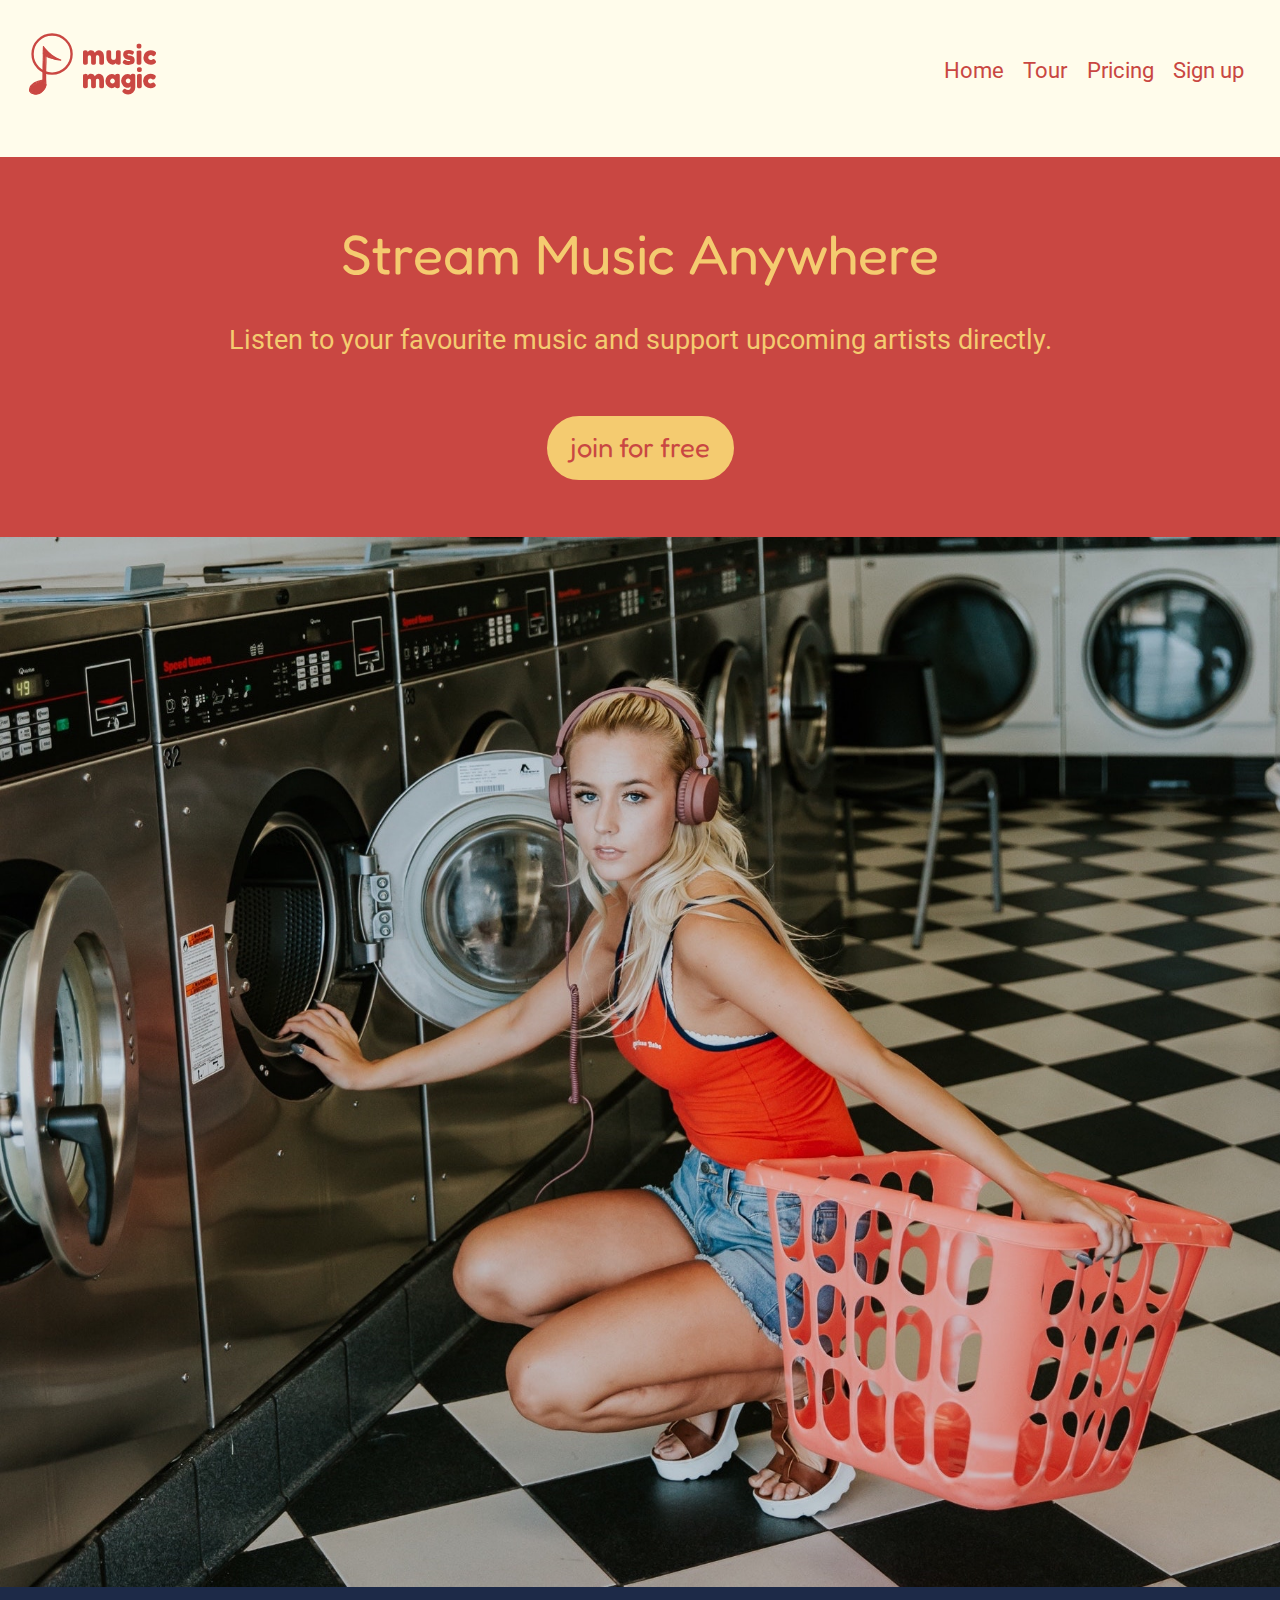
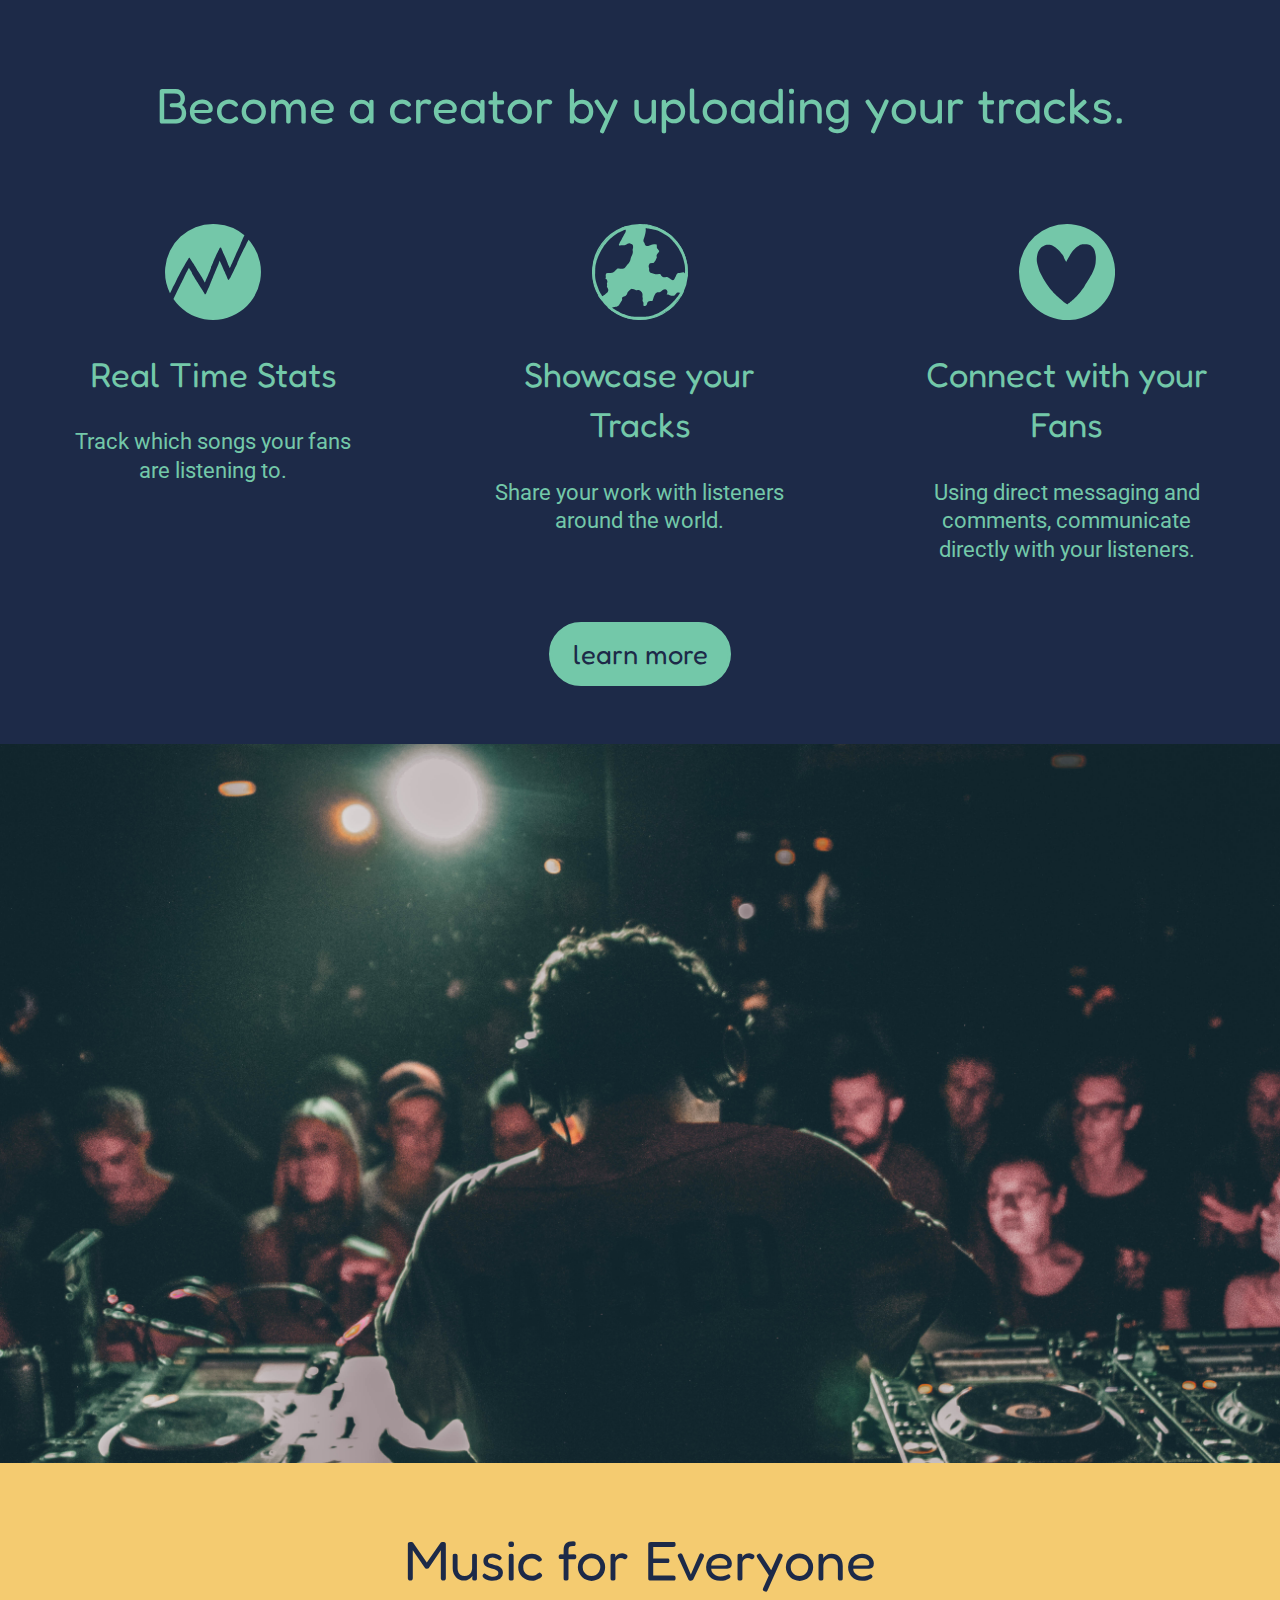
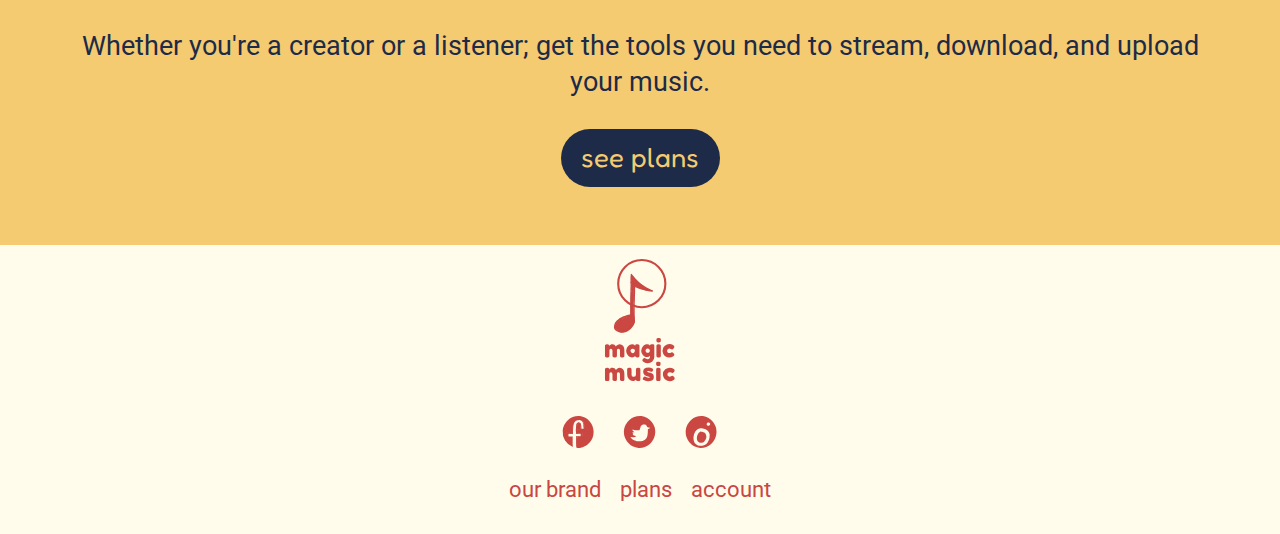
==== commit 1a18f1b9: "Update the css" ====
--- a/index.html
+++ b/index.html
@@ -23,7 +23,7 @@
         <img src="images/nav-logo-2.svg" role="presentation" alt="">
       </i>
     </h1>
-    <nav class="nav unit [ xs-1 s-1 m-1-2 l-1-2 ] pad-t-1-2 pad-b-1-2" id="nav" role="navigation" tabindex="0">
+    <nav class="nav unit [ xs-1 s-1 m-1-2 l-1-2 ] pad-t-1-2 pad-b-1-2" id="indexnav" role="navigation" tabindex="0">
       <ul class="list-group-inline mega push-0">
         <li><a class="home gutter-1-4" href="index.html" id="home" tabindex="0">Home</a></li>
         <li><a class="tour gutter-1-4" href="tour.html" id="tour" tabindex="0">Tour</a></li>
@@ -36,10 +36,10 @@
   <main class="" role="main" id="main" tabindex="0">
     <section class="grid">
       <div class="red-yellow unit [ xs-1 s-1 m-1 l-1 ] pad-t-2 pad-b-2 gutter-2">
-        <h2 class="fredoka not-bold text-center">Stream Music Anywhere</h2>
-        <p class="text-center">Listen to your favourite music and support upcoming artists directly.</p>
-        <div class="text-center">
-          <a class="btn fredoka red-yellow-btn" href="sign-up.html" id="join-for-free" tabindex="0" aria-label="Join for free">join for free</a>
+        <h2 class="fredoka not-bold text-center tena">Stream Music Anywhere</h2>
+        <p class="text-center tera">Listen to your favourite music and support upcoming artists directly.</p>
+        <div class="text-center pad-t">
+          <a class="btn fredoka red-yellow-btn tera" href="sign-up.html" id="join-for-free" tabindex="0" aria-label="Join for free">join for free</a>
         </div>
       </div>
       <div class="banner-img unit [ xs-1 s-1 m-1 l-1 ]">
@@ -49,30 +49,30 @@
 
     <section class="indigo-teal">
       <div class="grid pad-t pad-b-2">
-        <h3 class="unit [ xs-1 s-1 m-1 l-1 ] pad-t-2 pad-b-2 text-center fredoka not-bold gutter">Become a creator by uploading your tracks.</h3>
+        <h3 class="unit [ xs-1 s-1 m-1 l-1 ] pad-t-2 pad-b-2 text-center fredoka not-bold gutter nina">Become a creator by uploading your tracks.</h3>
         <div class="stats unit [ xs-1 s-1 m-1-3 l-1-3 ] gutter-2 pad-b text-center">
           <i class="icon i-96">
             <img src="images/stats-icon.svg" alt="">
           </i>
-          <h4 class="icon-label text-center pad-t fredoka not-bold">Real Time Stats</h4>
-          <p class="text-center">Track which songs your fans are listening to.</p>
+          <h4 class="icon-label text-center pad-t fredoka not-bold exa">Real Time Stats</h4>
+          <p class="text-center mega">Track which songs your fans are listening to.</p>
         </div>
         <div class="planet unit [ xs-1 s-1 m-1-3 l-1-3 ] gutter-2 pad-b text-center">
           <i class="icon i-96">
             <img src="images/planet-icon.svg" alt="">
           </i>
-          <h4 class="icon-label text-center pad-t fredoka not-bold">Showcase your Tracks</h4>
-          <p class="text-center">Share your work with listeners around the world.</p>
+          <h4 class="icon-label text-center pad-t fredoka not-bold exa">Showcase your Tracks</h4>
+          <p class="text-center mega">Share your work with listeners around the world.</p>
         </div>
         <div class="heart unit [ xs-1 s-1 m-1-3 l-1-3 ] gutter-2 pad-b text-center">
           <i class="icon i-96">
             <img src="images/heart-icon.svg" alt="">
           </i>
-          <h4 class="icon-label text-center pad-t fredoka not-bold">Connect with your Fans</h4>
-          <p class="text-center">Using direct messaging and comments, communicate directly with your listeners.</p>
+          <h4 class="icon-label text-center pad-t fredoka not-bold exa">Connect with your Fans</h4>
+          <p class="text-center mega">Using direct messaging and comments, communicate directly with your listeners.</p>
         </div>
         <div class="unit [ xs-1 s-1 m-1 l-1 ] text-center">
-          <a class="btn fredoka indigo-teal-btn" href="tour.html" id="learn-more" tabindex="0" aria-label="Learn more">learn more</a>
+          <a class="btn fredoka indigo-teal-btn tera" href="tour.html" id="learn-more" tabindex="0" aria-label="Learn more">learn more</a>
         </div>
       </div>
     </section>
@@ -85,10 +85,10 @@
 
     <section class="grid">
       <div class="yellow-indigo unit [ xs-1 s-1 m-1 l-1 ] pad-t-2 pad-b-2 gutter-2">
-        <h2 class="fredoka not-bold text-center">Music for Everyone</h2>
-        <p class="text-center">Whether you're a creator or a listener; get the tools you need to stream, download, and upload your music.</p>
+        <h2 class="fredoka not-bold text-center tena">Music for Everyone</h2>
+        <p class="text-center tera">Whether you're a creator or a listener; get the tools you need to stream, download, and upload your music.</p>
         <div class="text-center">
-          <a class="btn fredoka yellow-indigo-btn" href="pricing.html" id="see-plans" tabindex="0" aria-label="See plans">see plans</a>
+          <a class="btn fredoka yellow-indigo-btn tera" href="pricing.html" id="see-plans" tabindex="0" aria-label="See plans">see plans</a>
         </div>
       </div>
     </section>
--- a/css/main.css
+++ b/css/main.css
@@ -112,6 +112,60 @@
   color: #1d2a48;
 }
 
+input#name {
+  border-radius: 100px;
+  background-color: #fffceb;
+  border-color: #fffceb;
+}
+
+input#username {
+  border-radius: 100px;
+  background-color: #fffceb;
+  border-color: #fffceb;
+}
+
+input#email {
+  border-radius: 100px;
+  background-color: #fffceb;
+  border-color: #fffceb;
+}
+
+select#gender {
+  border-radius: 100px;
+  background-color: #fffceb;
+  border-color: #fffceb;
+}
+
+textarea#questions {
+  border-radius: 30px;
+  background-color: #fffceb;
+  border-color: #fffceb;
+}
+
+.red-yellow-btn:hover {
+  background-color: #fffceb;
+  border-color: #fffceb;
+  color: #c94742;
+}
+
+.indigo-teal-btn:hover {
+  background-color: #fffceb;
+  border-color: #fffceb;
+  color: #1d2a48;
+}
+
+.yellow-indigo-btn:hover {
+  background-color: #fffceb;
+  border-color: #fffceb;
+  color: #1d2a48;
+}
+
+.red-cream-btn:hover {
+  background-color: #1d2a48;
+  border-color: #1d2a48;
+  color: #fffceb;
+}
+
 @media only screen and (min-width: 38em) {
 
   .logo {
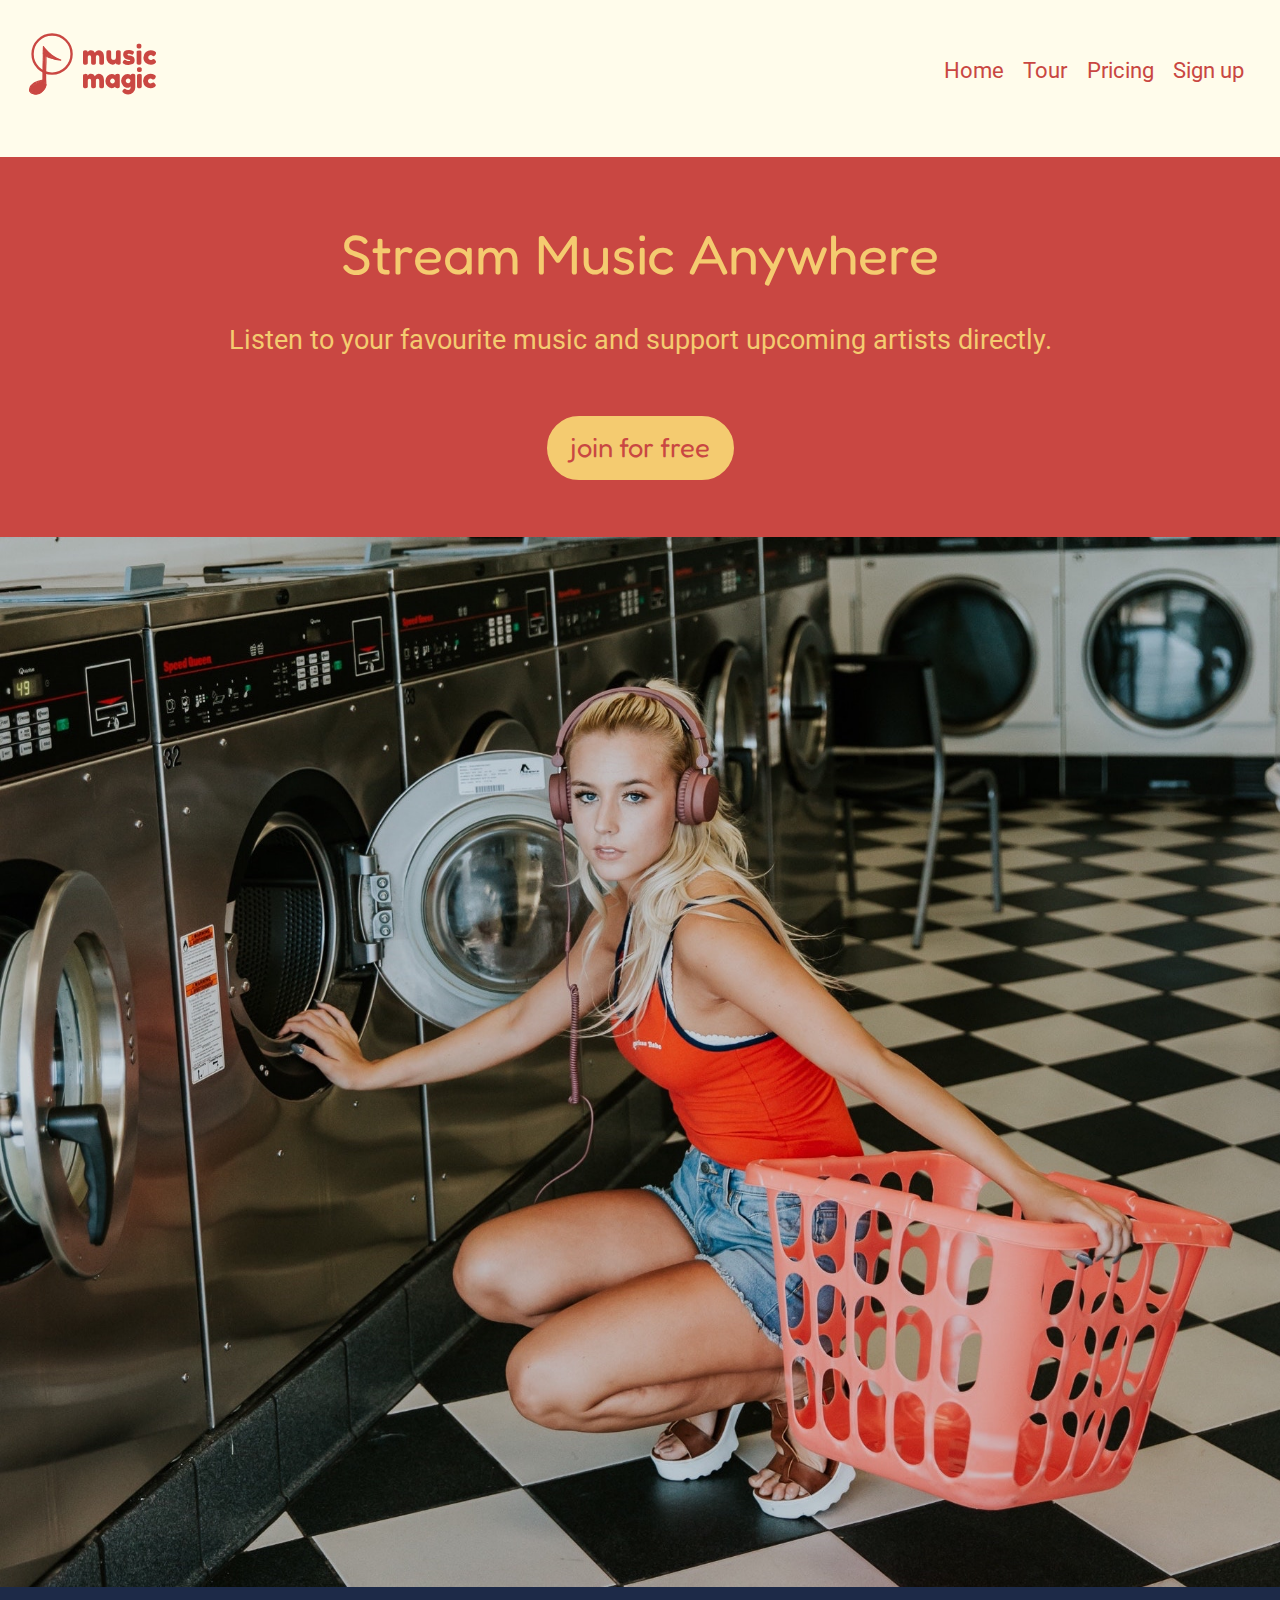
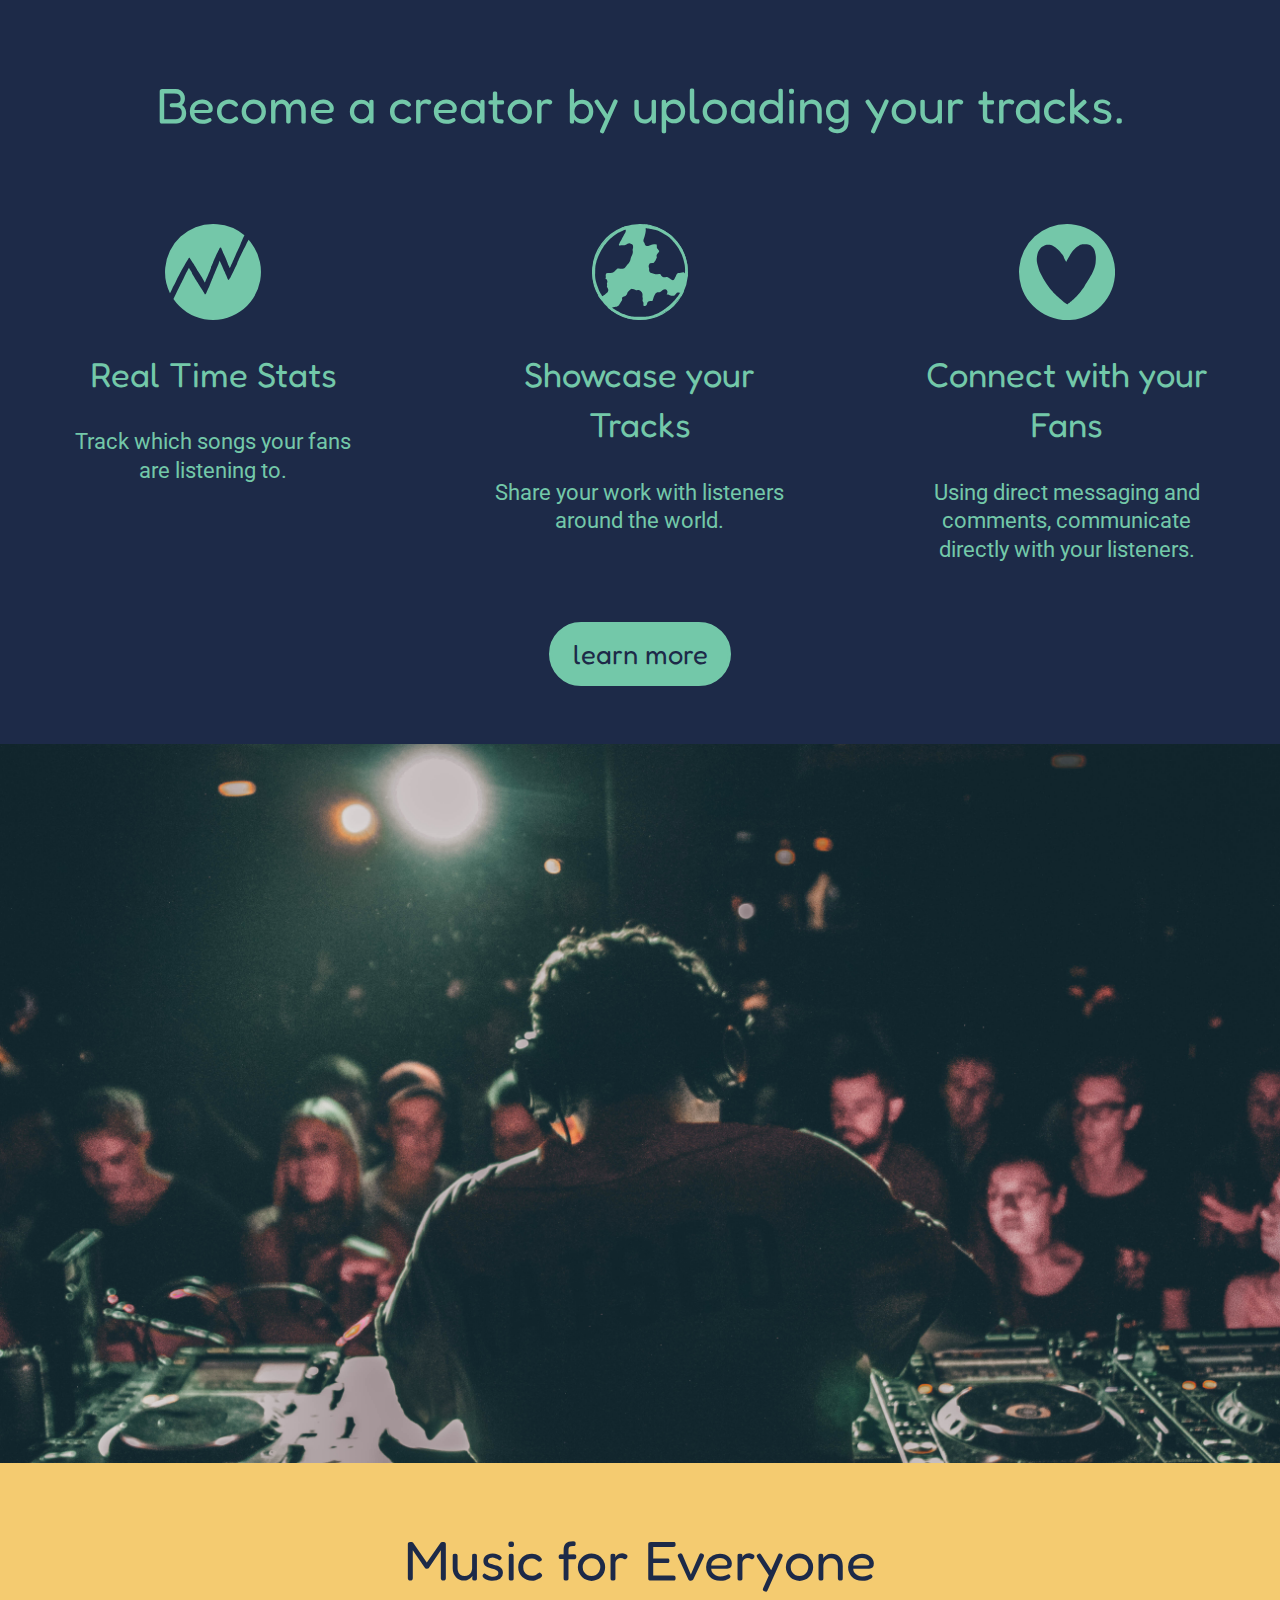
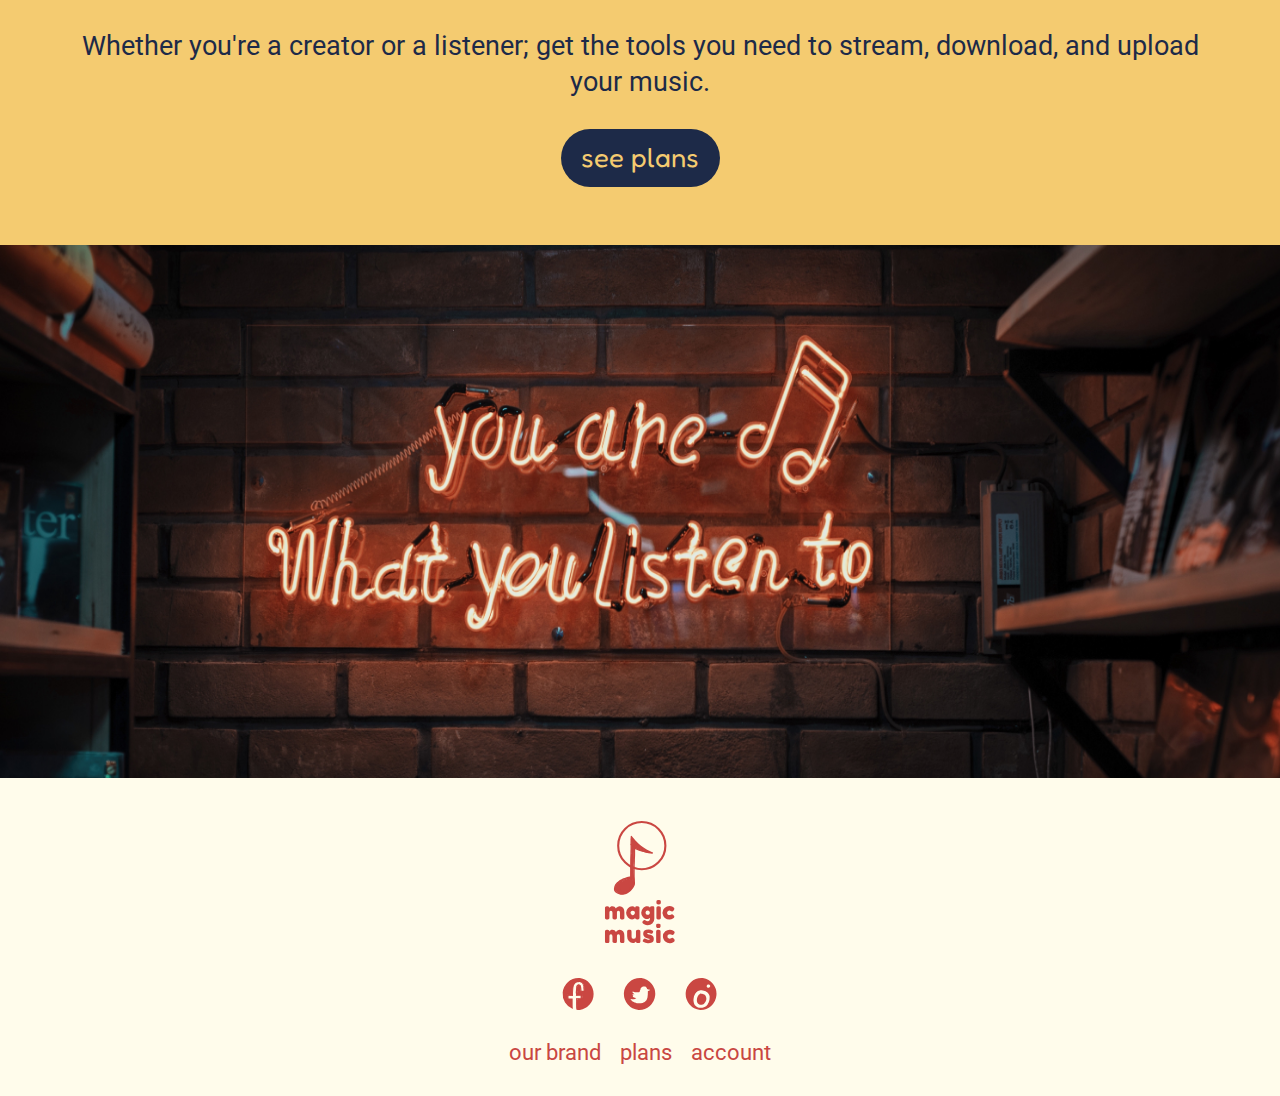
==== commit 9a85ed78: "Update the html" ====
--- a/index.html
+++ b/index.html
@@ -93,6 +93,13 @@
       </div>
     </section>
 
+    <section>
+      <figure>
+        <div class="embed embed-24by10">
+          <img class="embed-item" src="images/neon-sign.jpg" alt="" aria-details="neon-sign" role="presentation">
+        </div>
+      </figure>
+    </section>
   </main>
 
   <footer class="footer grid micro text-center island-1-2" role="contentinfo">
--- a/css/main.css
+++ b/css/main.css
@@ -30,6 +30,13 @@
 
 .nav a:focus {
   outline: 3px solid #000;
+}
+
+.home:hover,
+.tour:hover,
+.pricing:hover,
+.signup:hover {
+  color: #1d2a48;
 }
 
 .red-yellow {
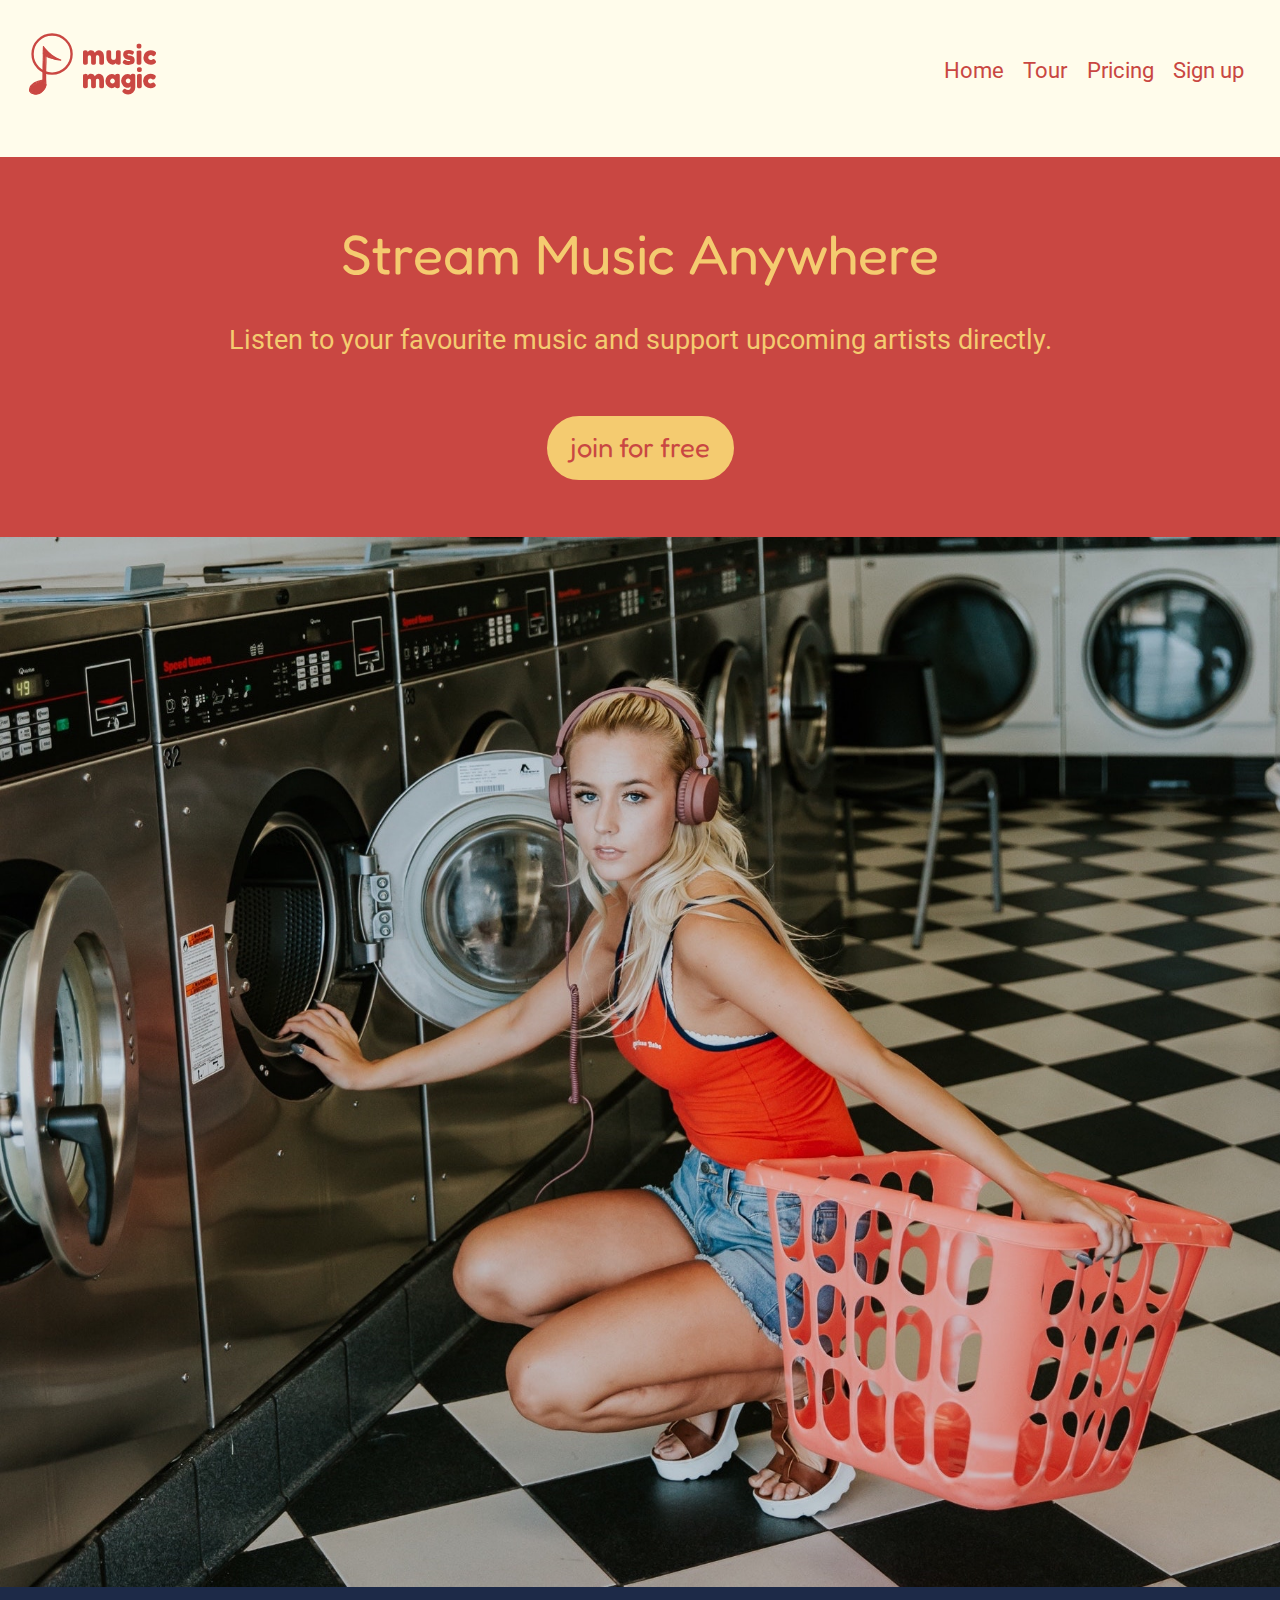
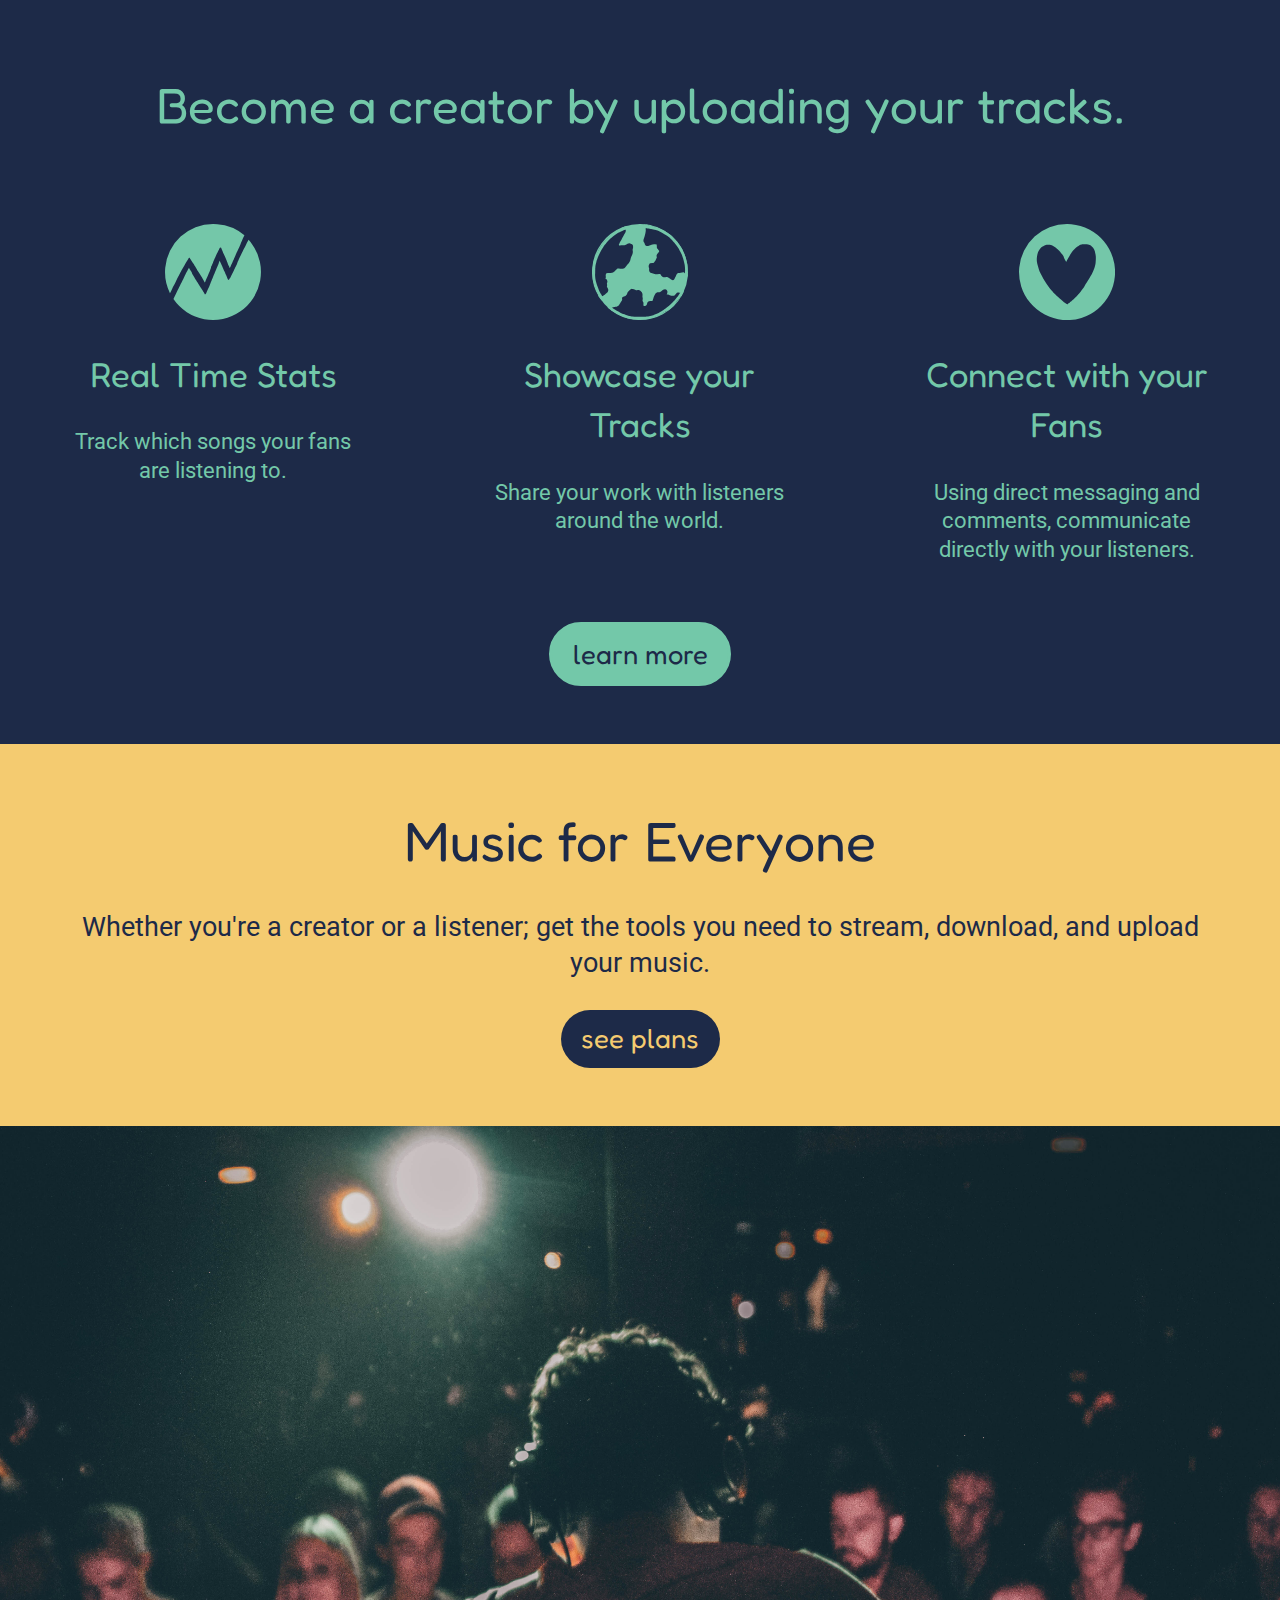
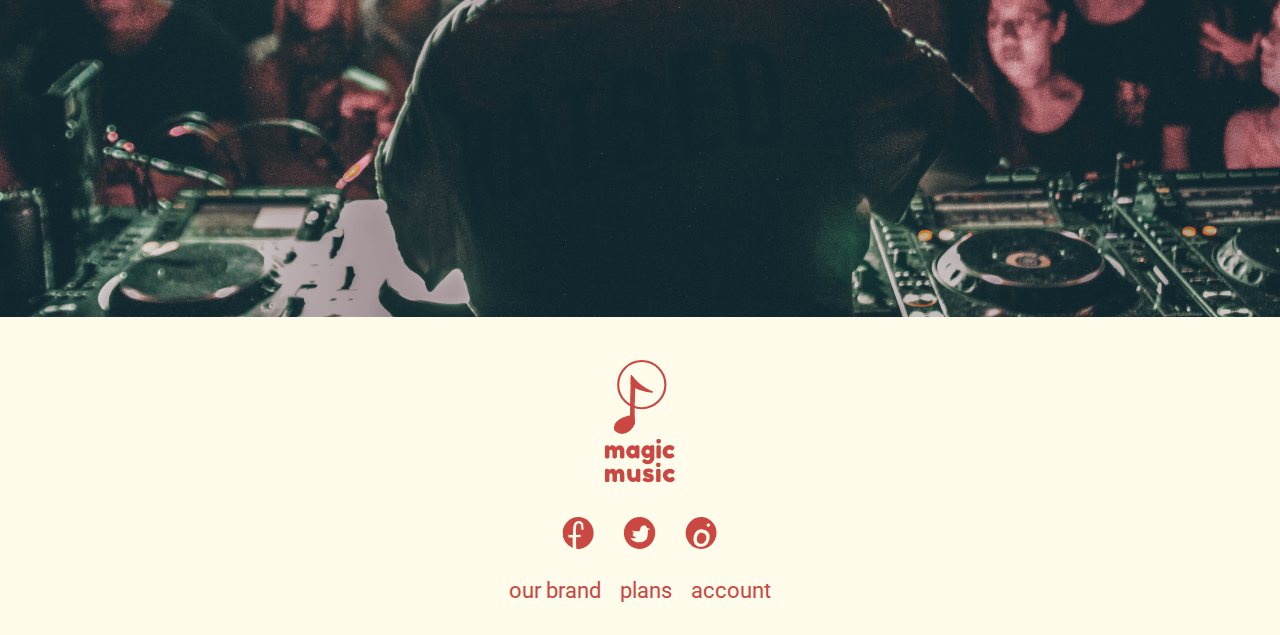
==== commit fcd9a1c9: "Update the html" ====
--- a/index.html
+++ b/index.html
@@ -77,12 +77,6 @@
       </div>
     </section>
 
-    <section>
-      <div>
-        <img class="img-flex" src="images/dj.jpg" alt="" aria-details="dj" role="presentation">
-      </div>
-    </section>
-
     <section class="grid">
       <div class="yellow-indigo unit [ xs-1 s-1 m-1 l-1 ] pad-t-2 pad-b-2 gutter-2">
         <h2 class="fredoka not-bold text-center tena">Music for Everyone</h2>
@@ -95,8 +89,8 @@
 
     <section>
       <figure>
-        <div class="embed embed-24by10">
-          <img class="embed-item" src="images/neon-sign.jpg" alt="" aria-details="neon-sign" role="presentation">
+        <div class="embed embed-golden">
+          <img class="embed-item" src="images/dj.jpg" alt="" aria-details="dj" role="presentation">
         </div>
       </figure>
     </section>
